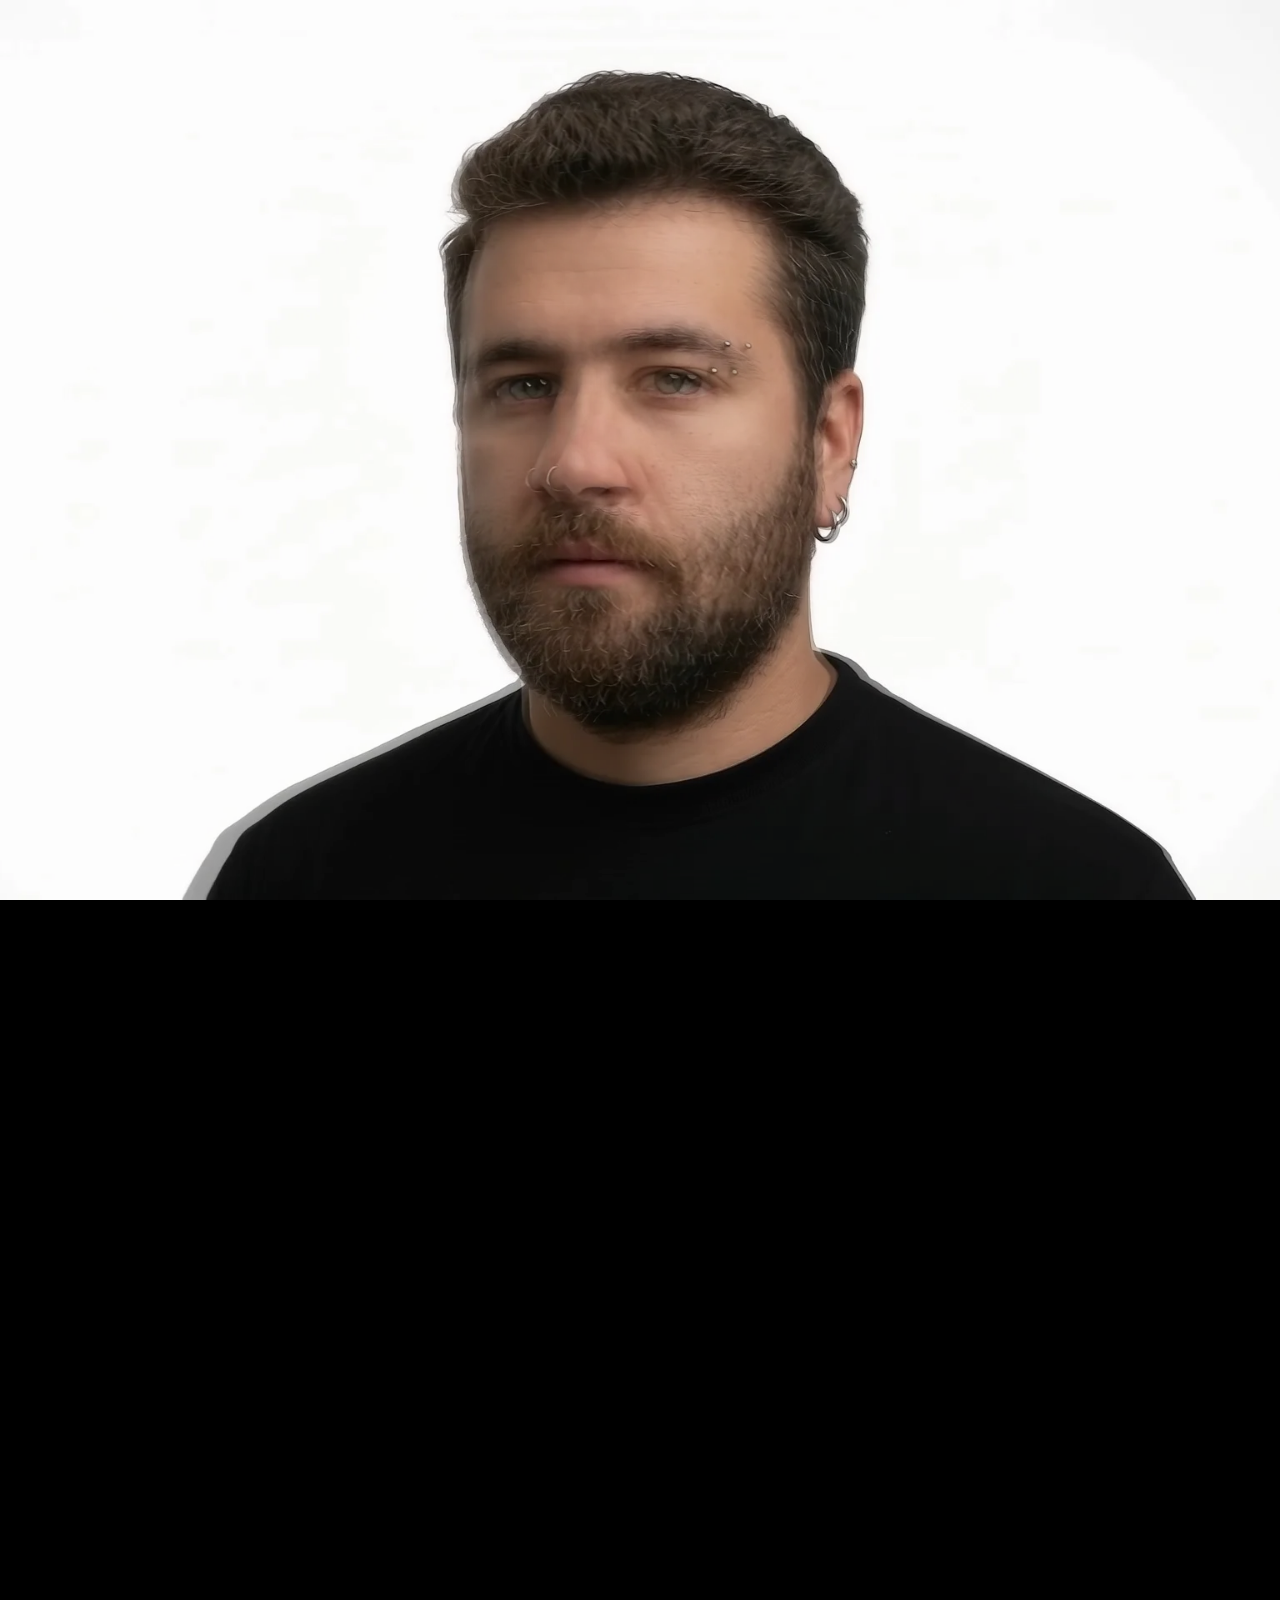
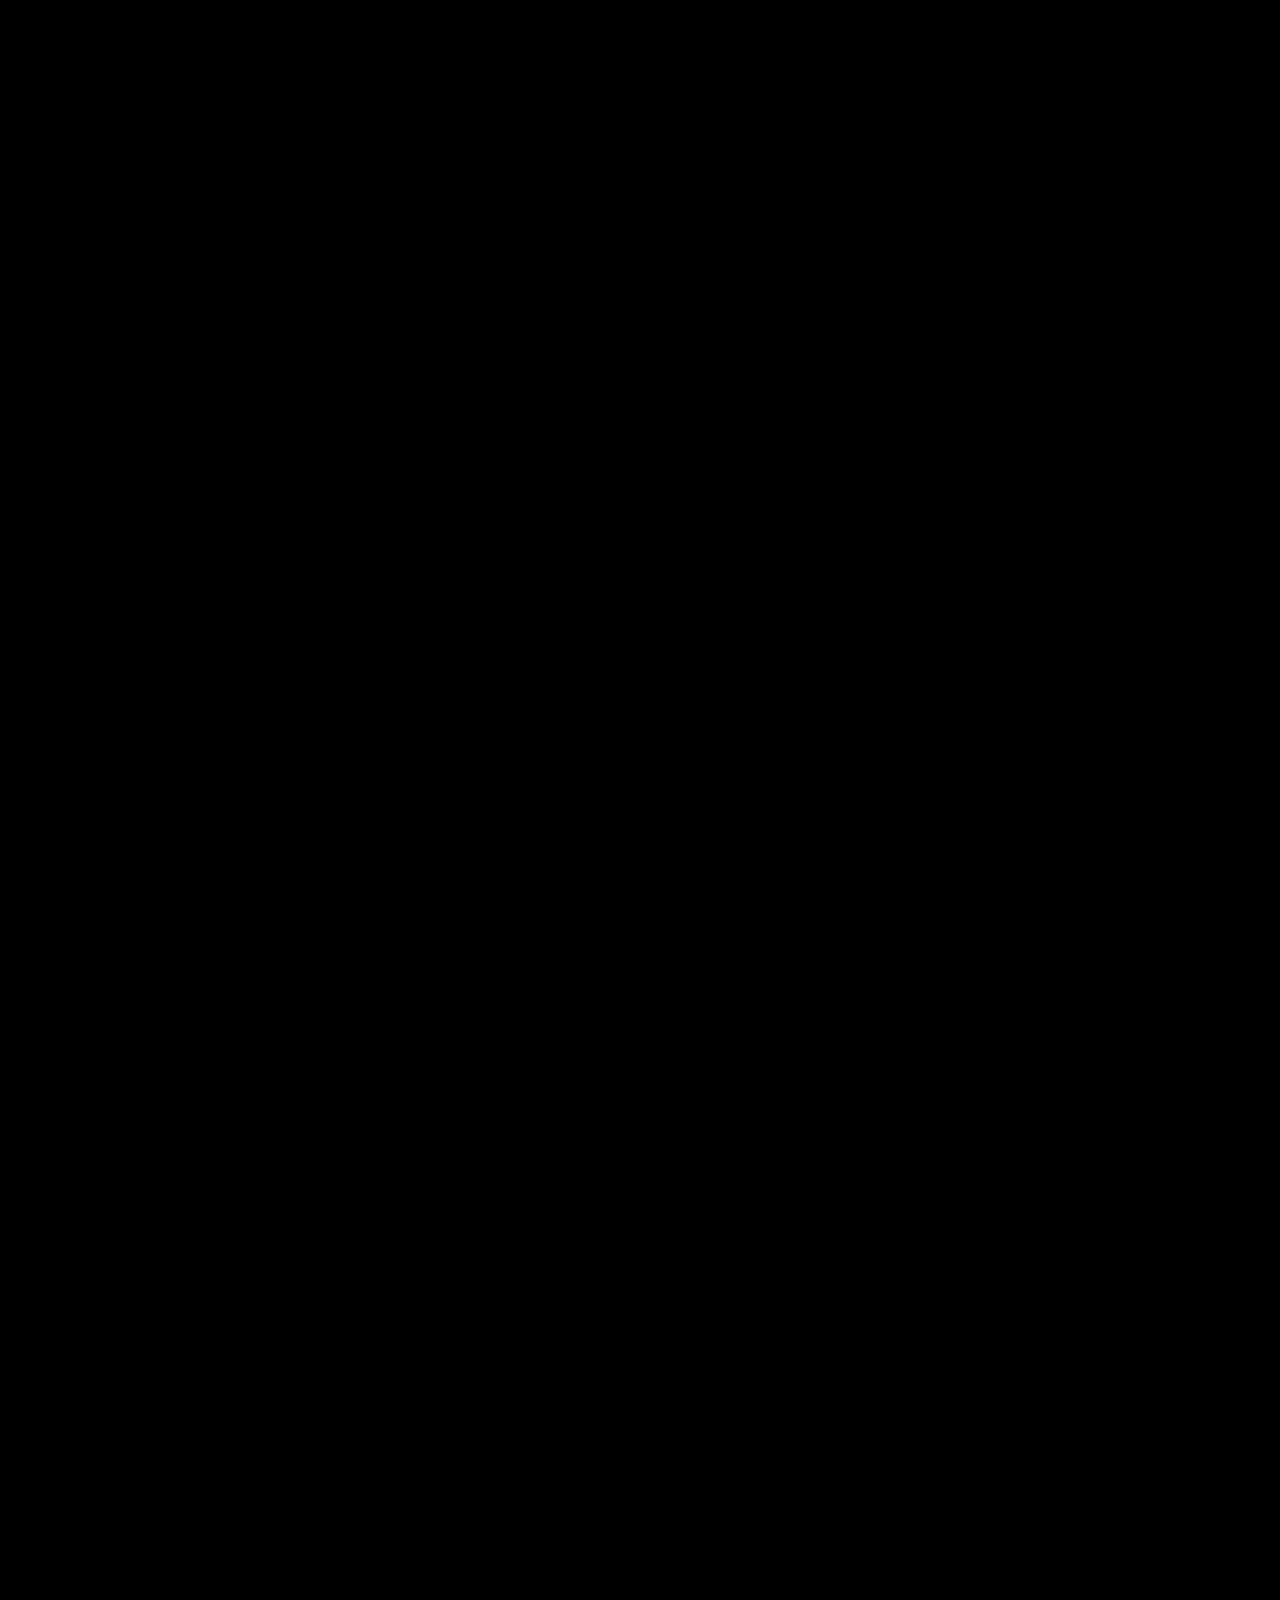
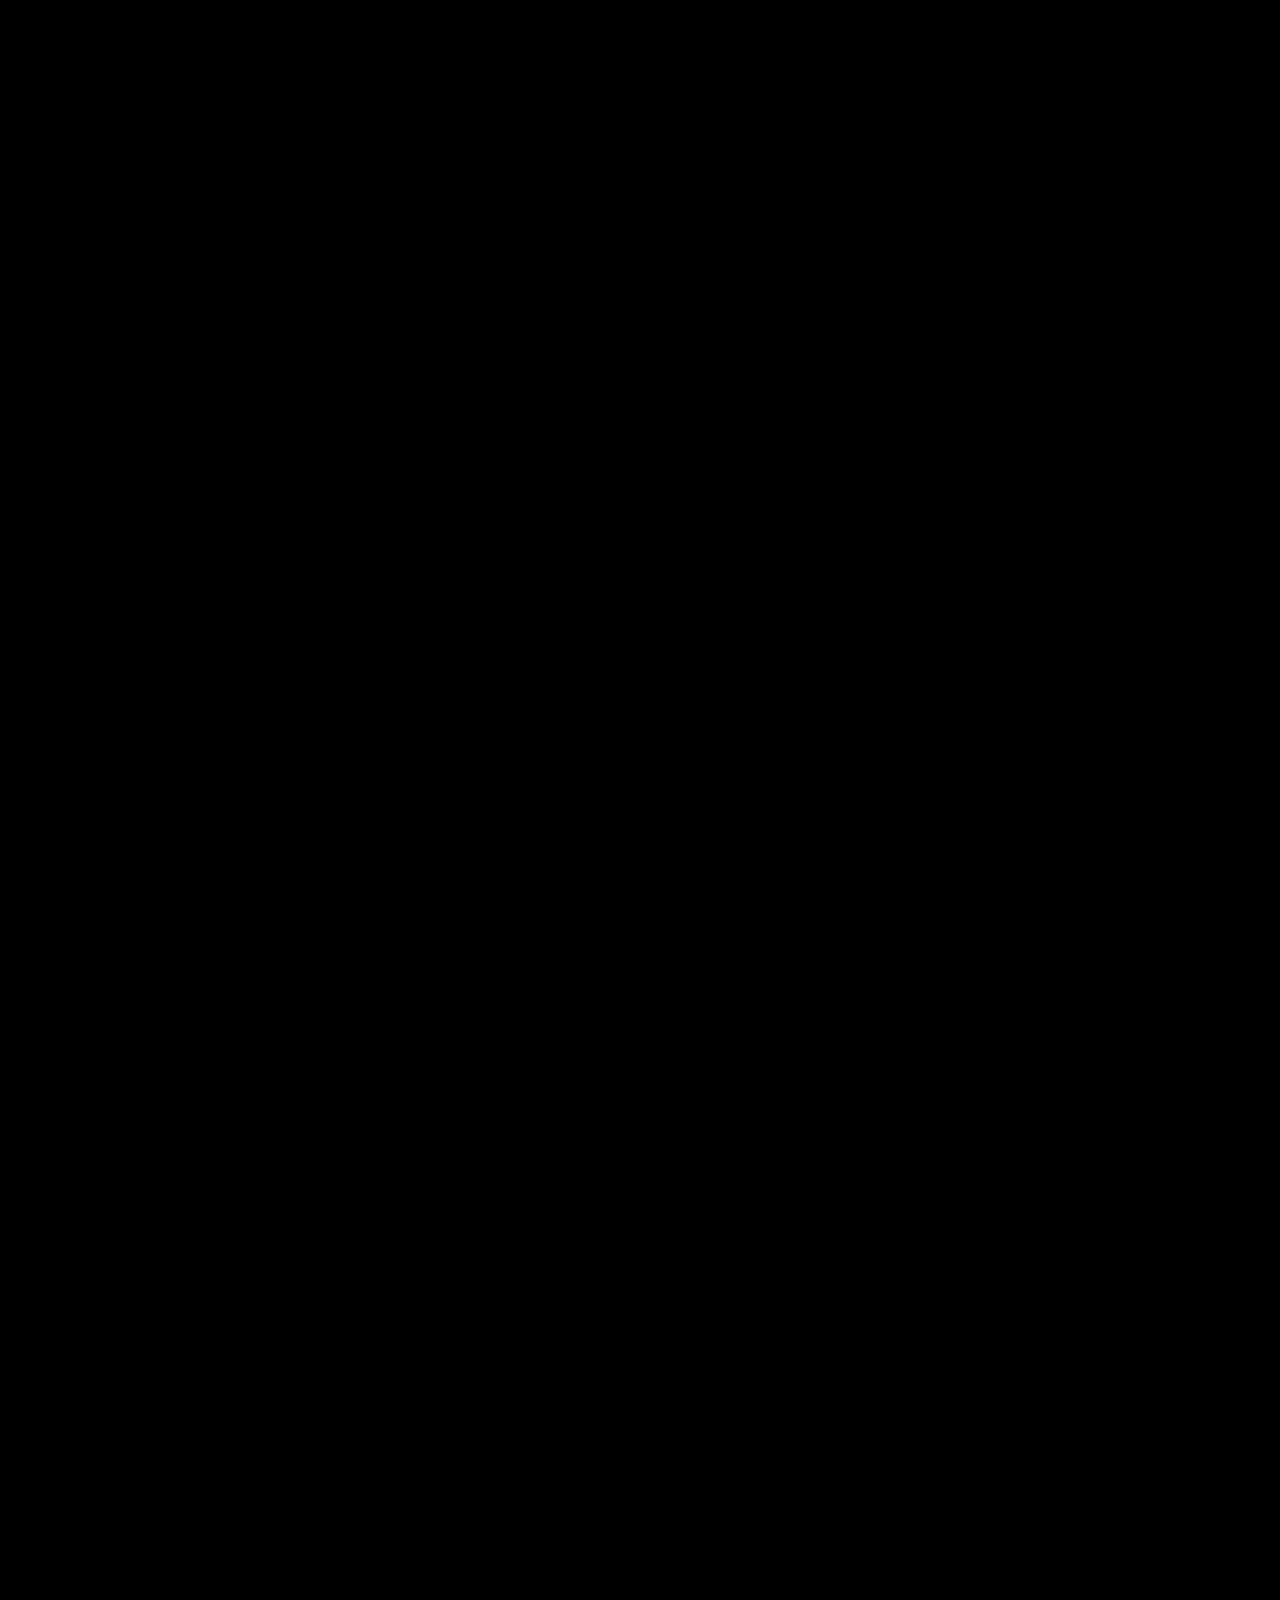
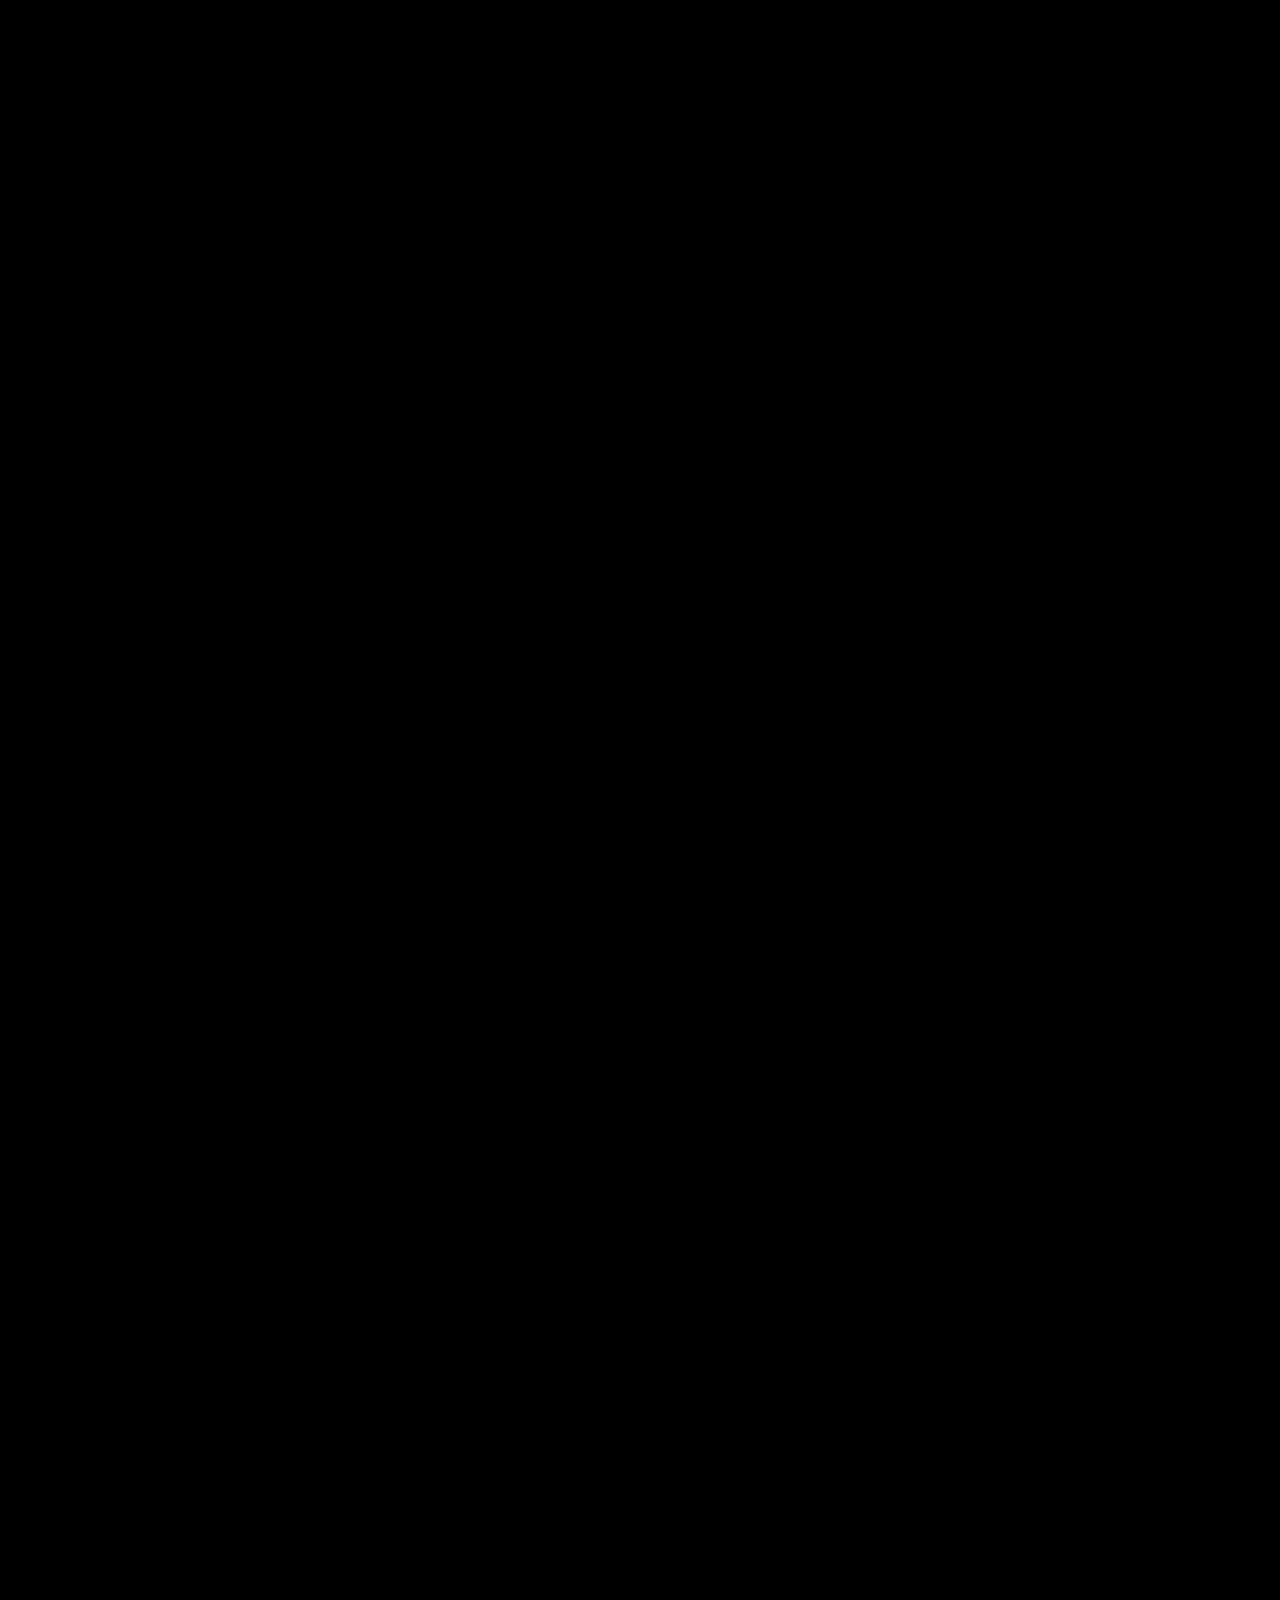
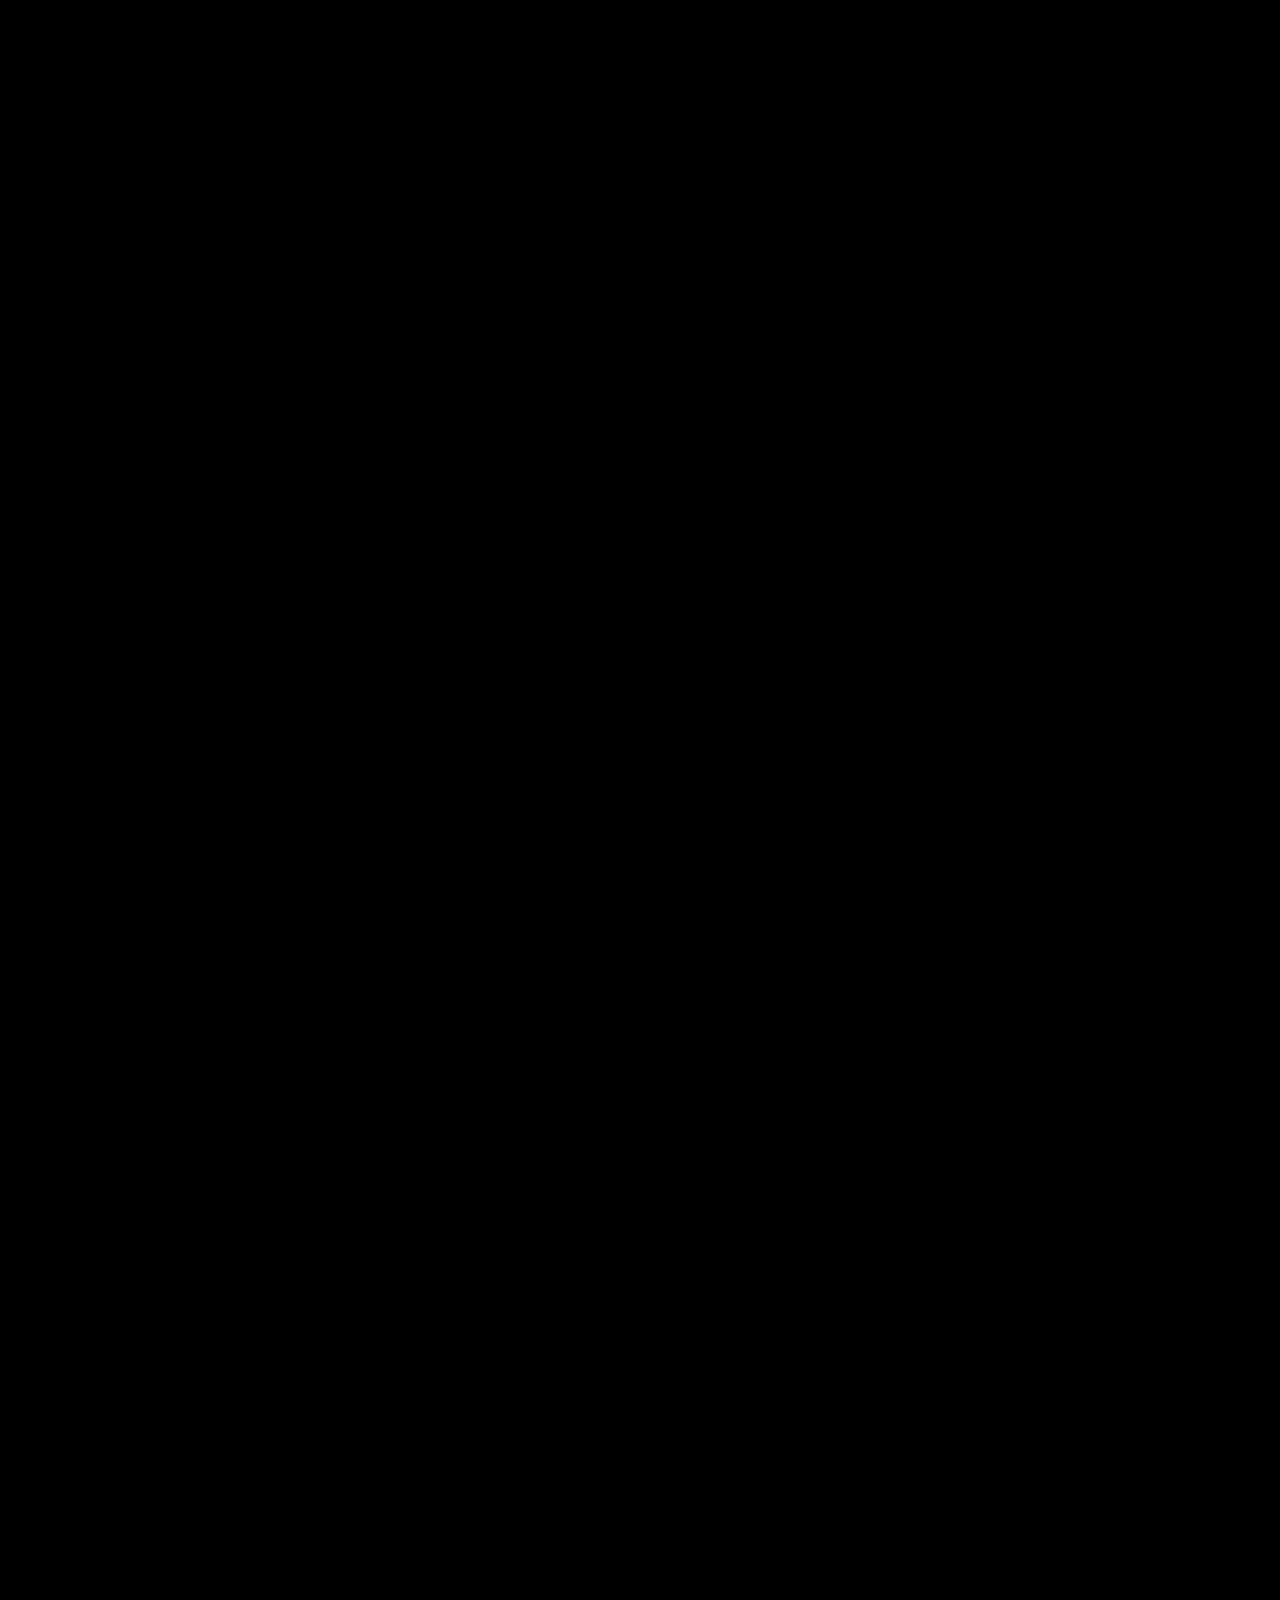
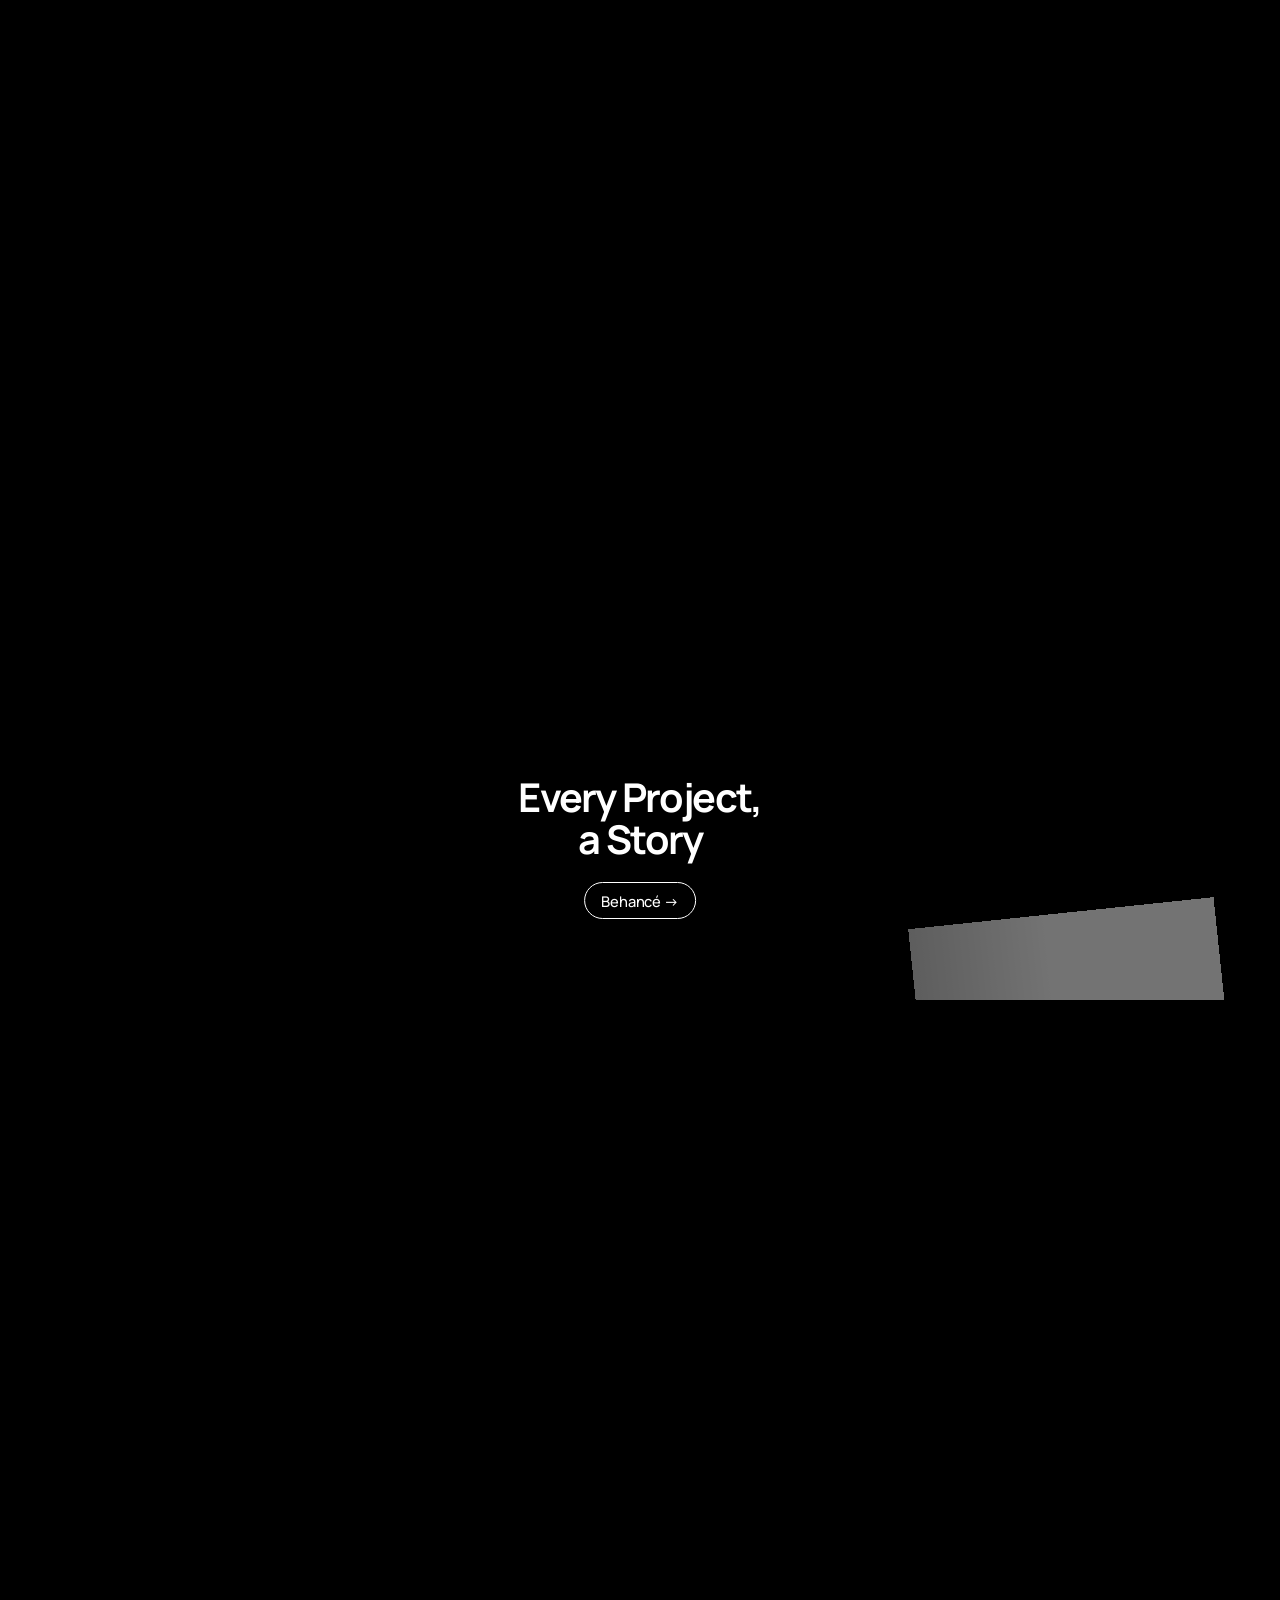
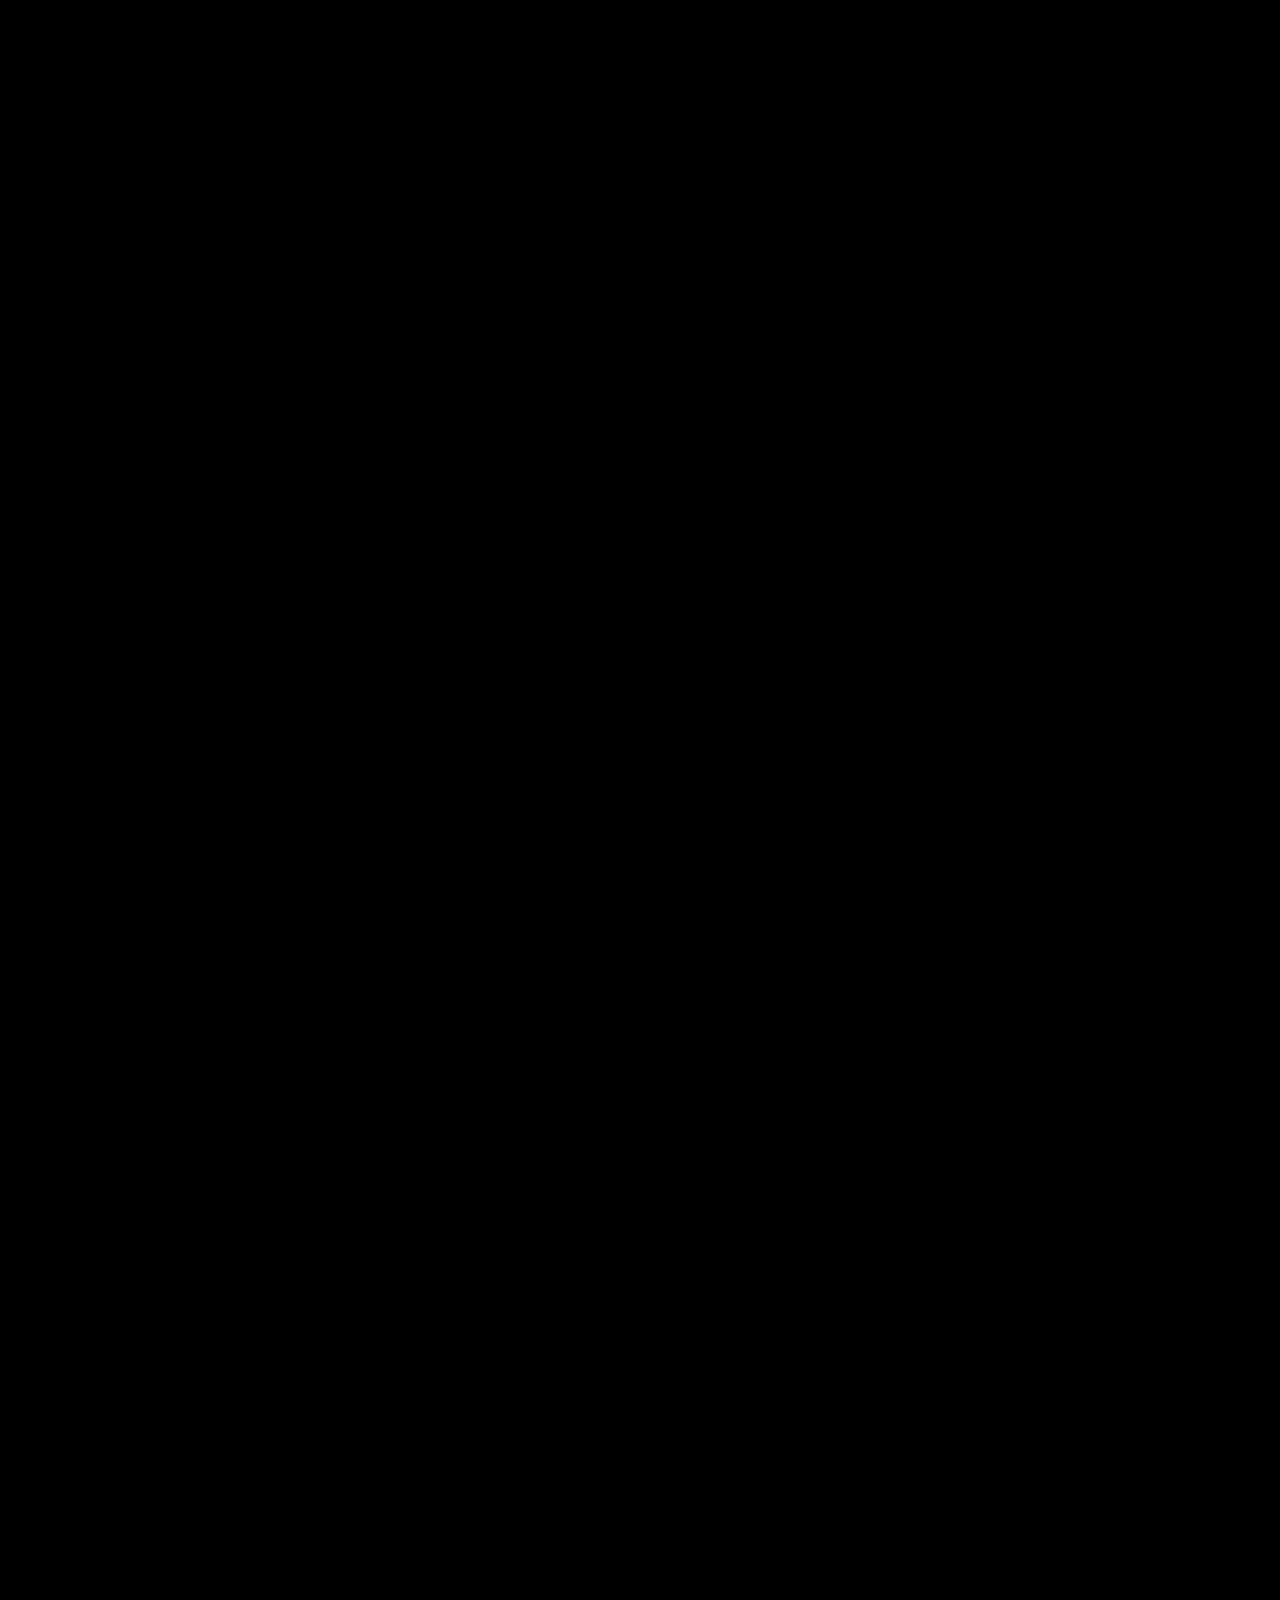
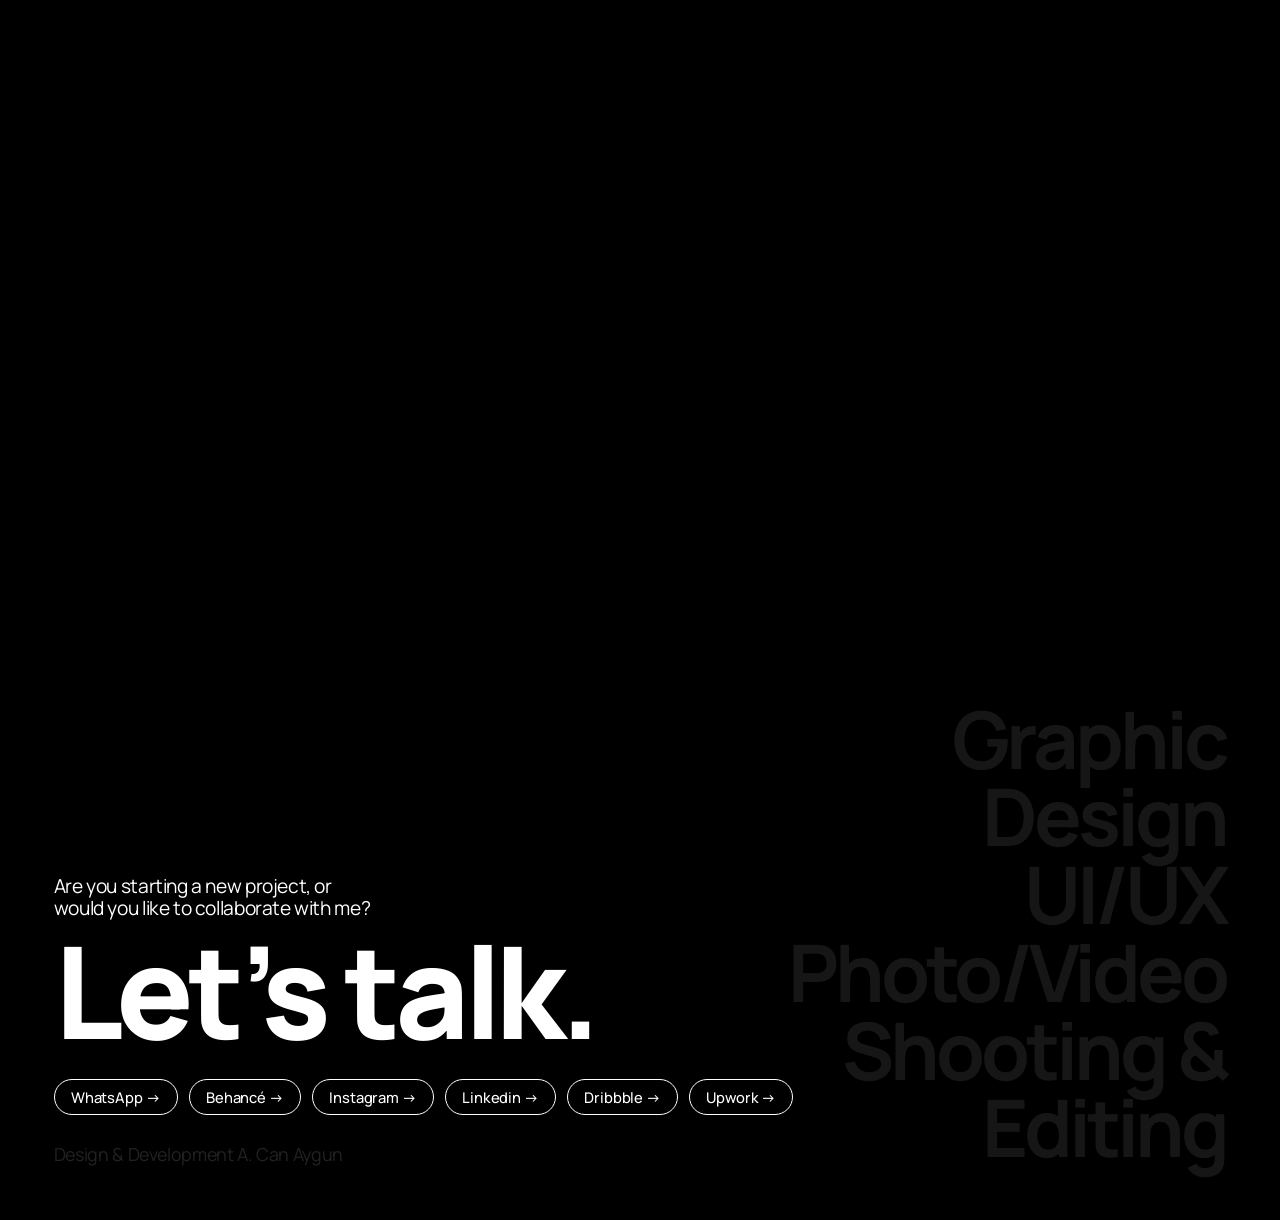
==== index.html @ 6a552d16 "Add files via upload" ====
<!DOCTYPE html>
<html lang="en">
<head>
<meta charset="utf-8">
<meta name="viewport" content="width=device-width, initial-scale=1, viewport-fit=cover">
<title>Can Aygun — Freelance Multidisciplinary Designer</title>
<meta name="description" content="Freelance multidisciplinary designer based in Muğla. Brand, interface and campaign design.">
<link rel="preconnect" href="https://fonts.googleapis.com"><link rel="preconnect" href="https://fonts.gstatic.com" crossorigin>
<link href="https://fonts.googleapis.com/css2?family=Manrope:wght@300;400;500;600;700;800&display=swap" rel="stylesheet">
<link rel="stylesheet" href="style.css">
</head>
<body>
<main>
  <!-- 1 · INTRO -->
  <section id="intro" aria-label="Introduction">
    <div class="stage">
      <canvas id="seq" aria-hidden="true"></canvas>
      <div class="open">
        <h1>Hello,<br>I am Can.</h1>
        <p class="lead">I am a freelance multidisciplinary designer based in Muğla.</p>
        <p class="side">I create simple and effective visual systems, interfaces, and campaigns for brands. My focus is on rapid prototyping, typography, and data-driven design.</p>
        <p class="hint"><svg viewBox="0 0 64 36" aria-hidden="true"><path d="M4 4l28 28L60 4" fill="none" stroke="currentColor" stroke-width="9"/></svg>See through my eyes.<br><b>Scroll down.</b></p>
      </div>
    </div>
  </section>

  <!-- 2 · DÖRT PROJE (içerik config.js'ten gelir) -->
  <section id="projects" aria-label="Featured projects"><div class="stage"></div></section>

  <!-- 3 · GALERİ -->
  <section id="gallery" aria-label="Selected work">
    <div class="stage">
      <div class="fan" id="fan"></div>
      <div class="gtitle rv"><h2>Every Project,<br>a Story</h2><a class="pill" href="https://be.net/canworks" target="_blank" rel="noopener">Behancé →</a></div>
    </div>
  </section>
</main>

<!-- 4 · FOOTER -->
<footer id="contact">
  <p class="services rv" aria-hidden="true">Graphic<br>Design<br>UI/UX<br>Photo/Video<br>Shooting &amp;<br>Editing</p>
  <div class="talk rv">
    <p>Are you starting a new project, or<br>would you like to collaborate with me?</p>
    <h2>Let’s talk.</h2>
    <nav class="links" aria-label="Contact and social links">
      <a class="pill" href="https://wa.me/905061082559" target="_blank" rel="noopener">WhatsApp →</a>
      <a class="pill" href="https://be.net/canworks" target="_blank" rel="noopener">Behancé →</a>
      <a class="pill" href="https://instagram.com/canaygunworks" target="_blank" rel="noopener">Instagram →</a>
      <a class="pill" href="https://tr.linkedin.com/in/canwork" target="_blank" rel="noopener">Linkedin →</a>
      <a class="pill" href="#">Dribbble →</a>
      <a class="pill" href="#">Upwork →</a>
    </nav>
    <p class="credit">Design &amp; Development A. Can Aygun</p>
  </div>
</footer>

<div id="panel" role="dialog" aria-modal="true" aria-label="Project details" aria-hidden="true"></div>
<script src="config.js"></script>
<script src="main.js"></script>
</body>
</html>
---- style.css ----
:root{--ease:cubic-bezier(.22,.8,.2,1);--slide:cubic-bezier(.77,0,.18,1);--pad:clamp(20px,4.2vw,64px);--pill:#141414;--pilltxt:#5b5b5b}
*{box-sizing:border-box;margin:0;padding:0}
html{background:#000;color:#fff;font-family:Manrope,system-ui,sans-serif;-webkit-text-size-adjust:100%}
html.locked{overflow:hidden}
body{overflow-x:clip}
a{color:inherit;text-decoration:none}
:focus-visible{outline:2px solid #fff;outline-offset:3px}
.stage{position:sticky;top:0;height:100vh;height:100svh;overflow:hidden}
.pill{display:inline-flex;align-items:center;gap:.4em;border:1.5px solid currentColor;border-radius:99px;padding:.5em 1.1em;font-weight:500;font-size:clamp(14px,1.15vw,18px);letter-spacing:-.01em;transition:background .3s,color .3s}
.pill:hover{background:#fff;color:#000}
.tags{display:flex;flex-wrap:wrap;gap:.5em}
.tag{background:var(--pill);color:var(--pilltxt);border-radius:99px;padding:.35em .9em;font-size:clamp(.8rem,1.15vw,1.2rem);font-weight:500}

/* reveal: alttan bulanık gelip netleşir */
.rv{opacity:0;transform:translateY(6vh);filter:blur(14px);transition:opacity 1s var(--ease),transform 1s var(--ease),filter 1s var(--ease)}
.rv.in{opacity:1;transform:none;filter:none}

/* 1 · INTRO */
#intro{height:500vh}
#intro .stage{background:#fff;color:#000}
#seq{position:absolute;inset:0;width:100%;height:100%;display:block}
.open{position:absolute;inset:0;padding:var(--pad);pointer-events:none}
.open h1{font-size:clamp(3rem,6.3vw,7rem);line-height:.98;font-weight:700;letter-spacing:-.045em;margin-top:6vh}
.open .lead{font-size:clamp(1.3rem,2.3vw,2.6rem);line-height:1.05;font-weight:400;letter-spacing:-.035em;max-width:7.6em;margin-top:3.5vh}
.open .side{position:absolute;right:var(--pad);bottom:21vh;max-width:21em;text-align:right;font-size:clamp(.95rem,1.5vw,1.6rem);line-height:1.1;letter-spacing:-.025em}
.open .hint{position:absolute;left:var(--pad);bottom:5vh;font-size:clamp(.95rem,1.5vw,1.5rem);line-height:1.1;letter-spacing:-.02em}
.open .hint svg{display:block;width:clamp(36px,4vw,64px);margin-bottom:1.4vh}

/* 2 · PROJELER */
#projects .stage{background:#000}
.proj{position:absolute;inset:0;display:grid;grid-template-columns:1fr 1fr;opacity:0;transform:translateY(9vh);filter:blur(16px);pointer-events:none;transition:opacity .9s var(--ease),transform .9s var(--ease),filter .9s var(--ease);will-change:transform,opacity,filter}
.proj.is-active{opacity:1;transform:none;filter:none;pointer-events:auto}
.proj.is-past{transform:translateY(-5vh)}
.ph{background:#F8F8F8;color:#000;display:grid;place-items:center;font-size:clamp(1.6rem,3vw,3.4rem);font-weight:300;letter-spacing:-.04em;overflow:hidden}
.ph img{width:100%;height:100%;object-fit:cover;display:block}
.txt{display:flex;flex-direction:column;justify-content:center;gap:clamp(12px,1.6vw,26px);padding:0 clamp(24px,5vw,80px)}
.txt h2{font-size:clamp(3rem,7.2vw,8rem);line-height:.92;font-weight:700;letter-spacing:-.05em}
.txt p{font-size:clamp(1.05rem,1.85vw,2.1rem);line-height:1.2;letter-spacing:-.025em;max-width:19em}
.txt .pill{align-self:flex-start}
.imgR .txt{align-items:flex-end;text-align:right}
.imgR .tags{justify-content:flex-end}
.imgR .txt .pill{align-self:flex-end}

/* 3 · GALERİ */
#gallery{height:380vh}
#gallery .stage{background:#000}
.fan{position:absolute;inset:0}
.card{position:absolute;left:0;top:0;width:var(--cw,18vw);aspect-ratio:3/4;overflow:hidden;background:#fff;will-change:transform,opacity;opacity:0}
.card-in{position:absolute;inset:0;display:grid;place-items:center;color:#000;font-weight:700;font-size:clamp(2rem,4vw,4.5rem);background:linear-gradient(#fff 55%,#cfcfcf);transition:transform .6s var(--ease)}
.card-in img{width:100%;height:100%;object-fit:cover;display:block}
@media(hover:hover){.card:hover .card-in{transform:scale(1.08)}}
.gtitle{position:absolute;left:50%;bottom:9vh;z-index:20;text-align:center;translate:-50% 0}
.gtitle h2{font-size:clamp(1.8rem,3.1vw,3.4rem);line-height:1.05;letter-spacing:-.04em;font-weight:700;margin-bottom:2.4vh}

/* 4 · FOOTER */
footer{position:relative;min-height:100vh;min-height:100svh;background:#000;display:flex;flex-direction:column;justify-content:flex-end;padding:var(--pad)}
.talk p:first-child{font-size:clamp(1rem,1.5vw,1.6rem);line-height:1.15;letter-spacing:-.02em;margin-bottom:1.2vh}
.talk h2{font-size:clamp(4.2rem,10vw,11rem);line-height:.95;font-weight:800;letter-spacing:-.05em;margin-bottom:3vh}
.links{display:flex;flex-wrap:wrap;gap:.7em;max-width:62rem}
.credit{color:#222;font-size:clamp(.95rem,1.4vw,1.5rem);margin-top:3vh;letter-spacing:-.02em}
.services{position:absolute;right:var(--pad);bottom:var(--pad);text-align:right;font-size:clamp(2.4rem,6.2vw,7rem);line-height:.98;letter-spacing:-.05em;font-weight:700;color:#161616;pointer-events:none}

/* CASE STUDY (panel + bağımsız sayfa) */
#panel{position:fixed;inset:0;z-index:100;background:#000;overflow-y:auto;overscroll-behavior:contain;transform:translateX(100%);visibility:hidden;transition:transform .8s var(--slide),visibility 0s .8s}
#panel.open{transform:none;visibility:visible;transition:transform .8s var(--slide),visibility 0s}
.case-body{background:#000;color:#fff;animation:caseIn .8s var(--slide)}
@keyframes caseIn{from{transform:translateX(100%)}}
.case{padding:0 var(--pad) 14vh;max-width:1400px;margin:auto}
.case-top{position:sticky;top:0;z-index:5;padding:var(--pad) 0 14px}
.case-hero{padding:10vh 0 6vh}
.case-hero h1{font-size:clamp(3rem,9vw,9rem);line-height:.92;font-weight:700;letter-spacing:-.05em;margin-bottom:3vh}
.case-hero .lead{font-size:clamp(1.1rem,1.9vw,2rem);line-height:1.2;letter-spacing:-.02em;max-width:24em;margin-top:3vh}
.meta{display:grid;grid-template-columns:repeat(auto-fit,minmax(150px,1fr));gap:20px;padding:24px 0;border-block:1px solid #222}
.meta dt{font-size:.85rem;color:#777}.meta dd{font-weight:600}
.shot{display:grid;place-items:center;aspect-ratio:16/9;background:#F8F8F8;color:#000;font-weight:300;font-size:clamp(1.2rem,2.4vw,2.6rem);letter-spacing:-.03em;margin:6vh 0;overflow:hidden}
.shot img{width:100%;height:100%;object-fit:cover}
.blk{padding:6vh 0}
.blk h2{font-size:clamp(1.8rem,3.6vw,3.6rem);letter-spacing:-.04em;line-height:1}
.blk>p{max-width:60ch;margin-top:1.2rem;color:#cfcfcf;line-height:1.5}
.pair{display:grid;grid-template-columns:1fr 1fr;gap:clamp(20px,5vw,80px);padding:5vh 0;border-top:1px solid #222}
.pair h3{font-size:1.1rem;margin-bottom:.6rem;color:#777}.pair div+div h3{color:#fff}
.pair p{color:#cfcfcf;line-height:1.5;max-width:46ch}

/* MOBİL */
@media(max-width:820px){
  .open{mix-blend-mode:difference;color:#fff}
  .open h1{font-size:clamp(2.8rem,14vw,4.6rem);margin-top:9vh}
  .open .lead{font-size:1.25rem;max-width:11em}
  .open .side{font-size:.85rem;max-width:17em;bottom:19vh}
  .proj{grid-template-columns:1fr;grid-template-rows:38% 1fr}
  .ph{order:-1}
  .txt{justify-content:flex-start;padding:5vh var(--pad) 0;gap:12px}
  .txt h2{font-size:clamp(2.4rem,12vw,4rem)}
  .txt p{font-size:1rem;max-width:none}
  .imgR .txt{align-items:flex-start;text-align:left}.imgR .tags{justify-content:flex-start}.imgR .txt .pill{align-self:flex-start}
  #gallery{height:auto;padding:14vh var(--pad) 10vh}
  #gallery .stage{position:static;height:auto;overflow:visible;display:flex;flex-direction:column}
  .gtitle{order:-1}
  .fan{position:static;display:grid;grid-template-columns:1fr 1fr;gap:12px}
  .card{position:relative;width:auto;opacity:1;transform:none!important}
  .gtitle{position:static;translate:none;margin-bottom:7vh;text-align:left}
  .services{position:static;font-size:clamp(2.4rem,12vw,4rem);margin-bottom:8vh}
  footer{justify-content:flex-end}
  .pair{grid-template-columns:1fr}
}

/* HAREKET AZALTMA: sabitleme/animasyon yok, her içerik doğrudan erişilebilir */
.rm #intro{height:100svh}
.rm #projects{height:auto!important}
.rm #projects .stage{position:static;height:auto}
.rm .proj{position:relative;min-height:100svh;opacity:1;transform:none;filter:none;pointer-events:auto;transition:none}
.rm #gallery{height:auto;padding:14vh var(--pad) 10vh}
.rm #gallery .stage{position:static;height:auto;overflow:visible;display:flex;flex-direction:column}
.rm .gtitle{order:-1}
.rm .fan{position:static;display:grid;grid-template-columns:repeat(auto-fit,minmax(160px,1fr));gap:12px}
.rm .card{position:relative;width:auto;opacity:1;transform:none!important}
.rm .gtitle{position:static;translate:none;margin-bottom:7vh}
.rm .rv{opacity:1;transform:none;filter:none;transition:none}
.rm .services{position:static;margin-bottom:8vh}
.rm #panel,.rm #panel.open,.rm .case-body{transition:none;animation:none}
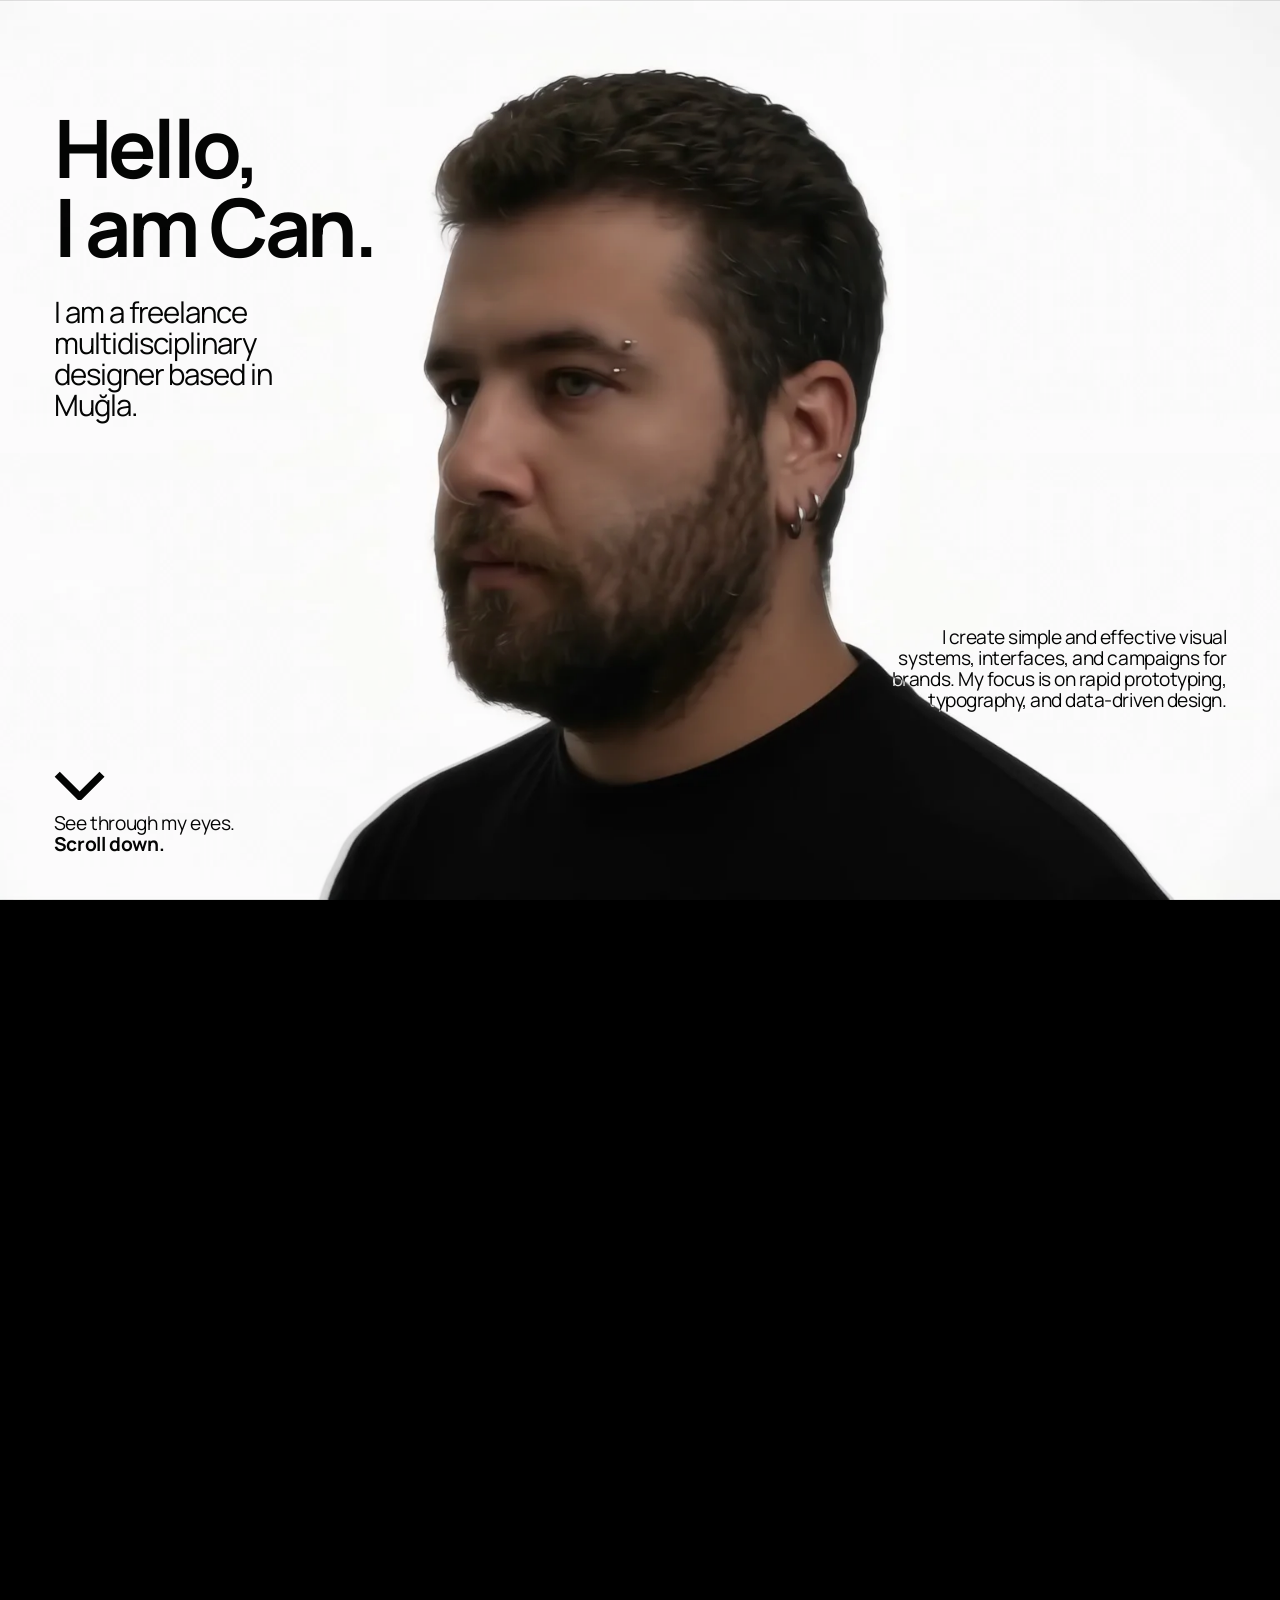
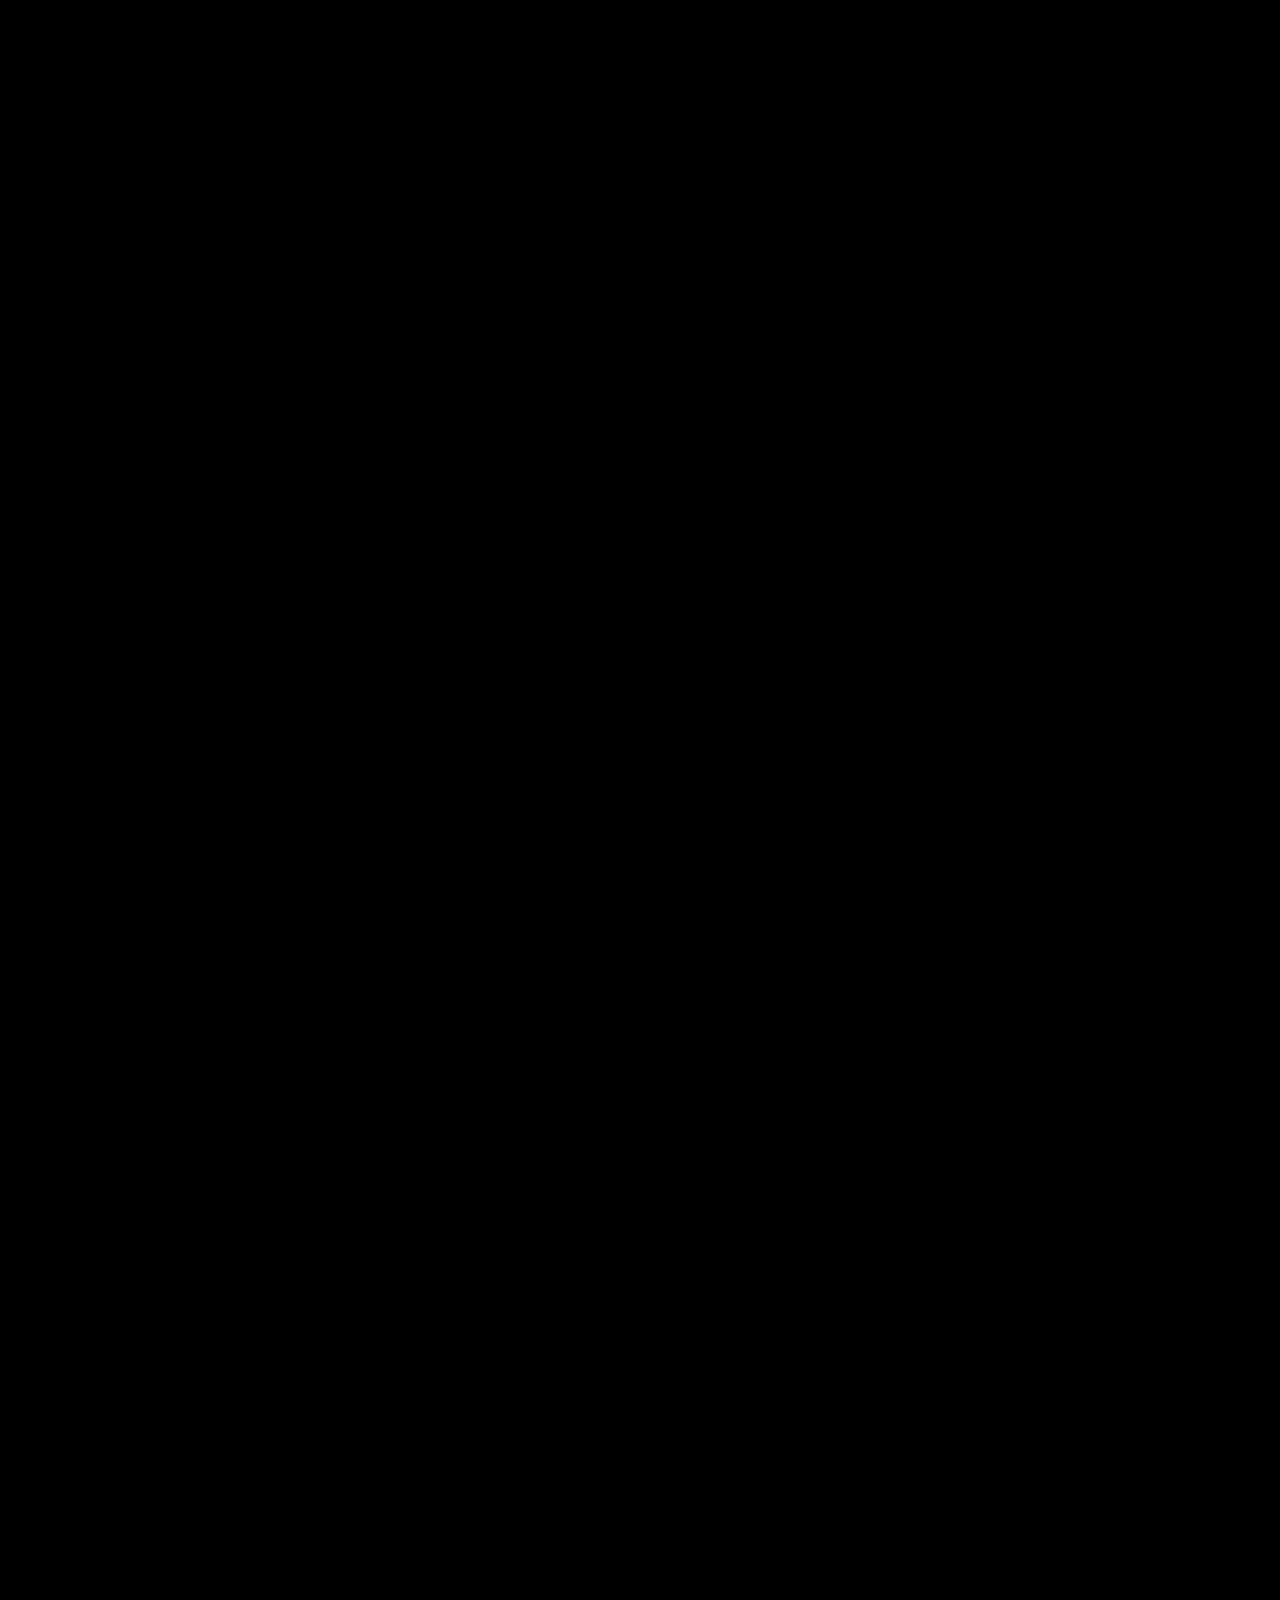
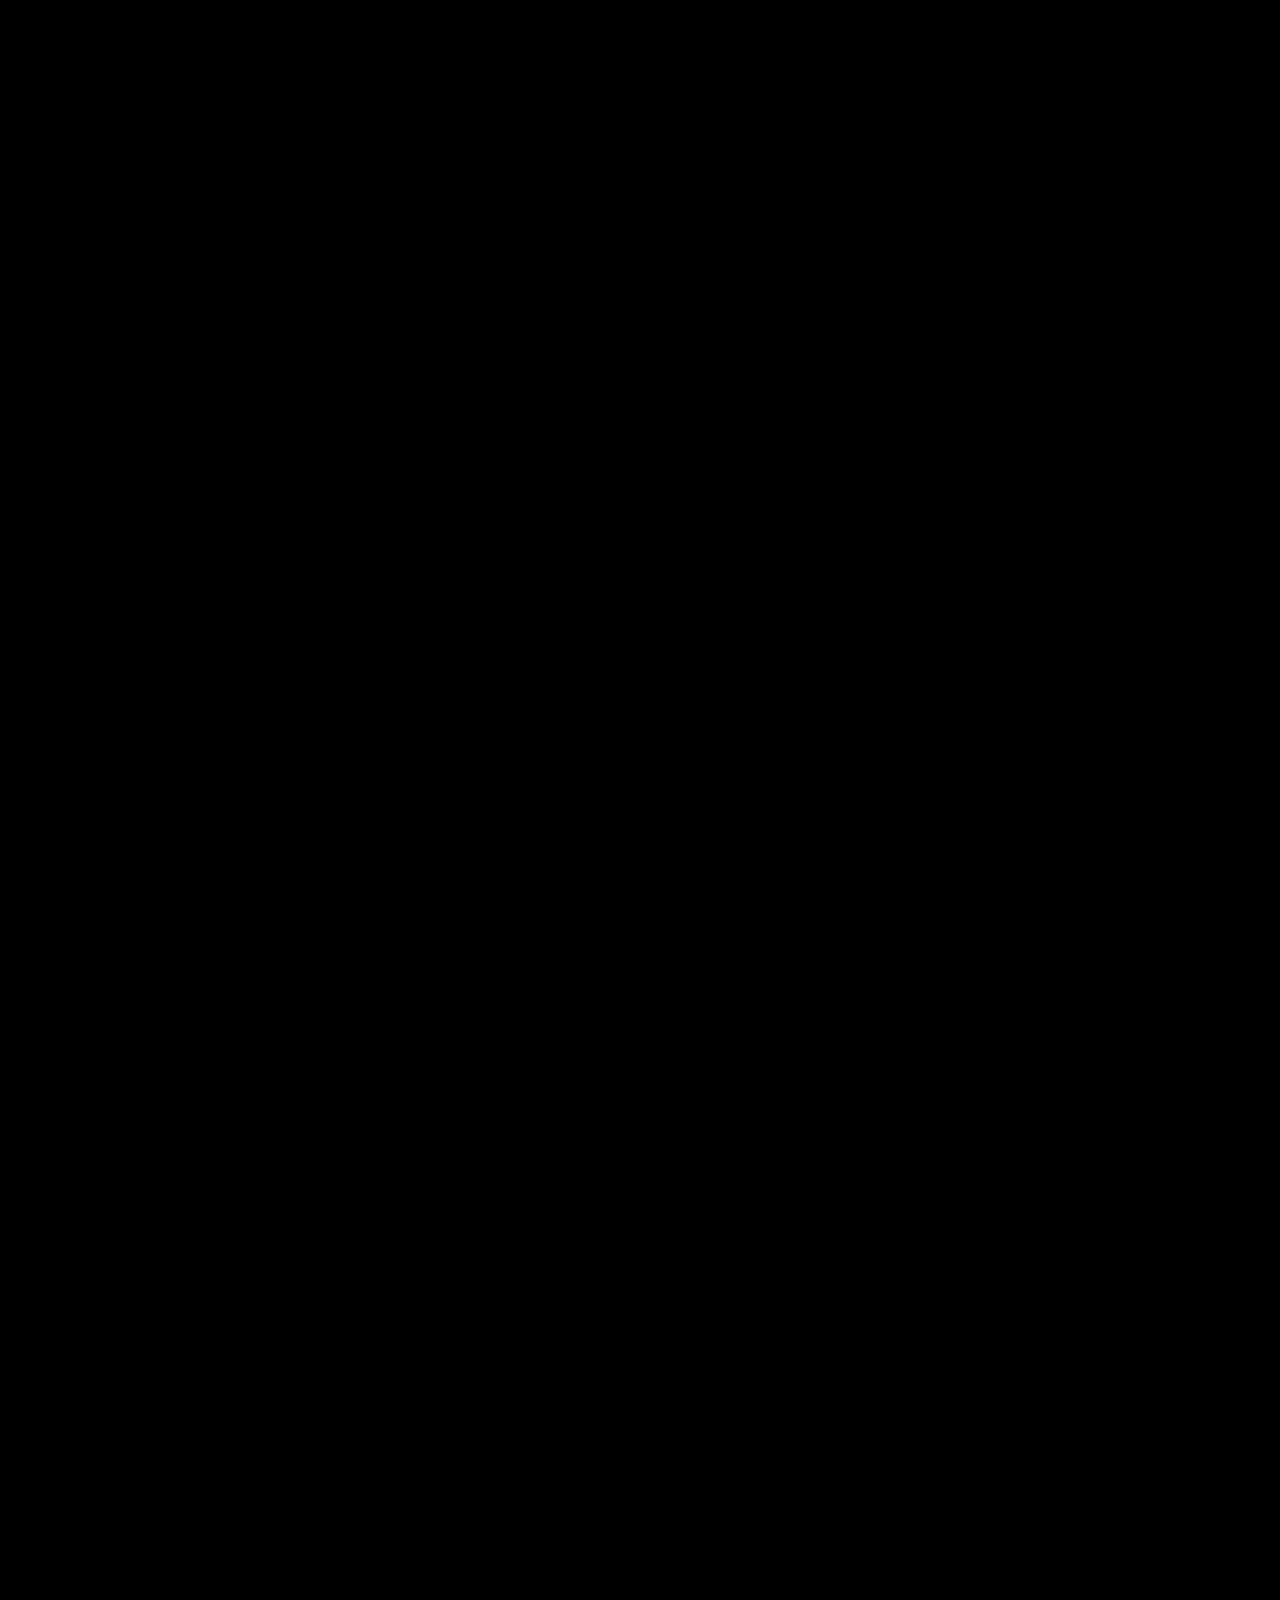
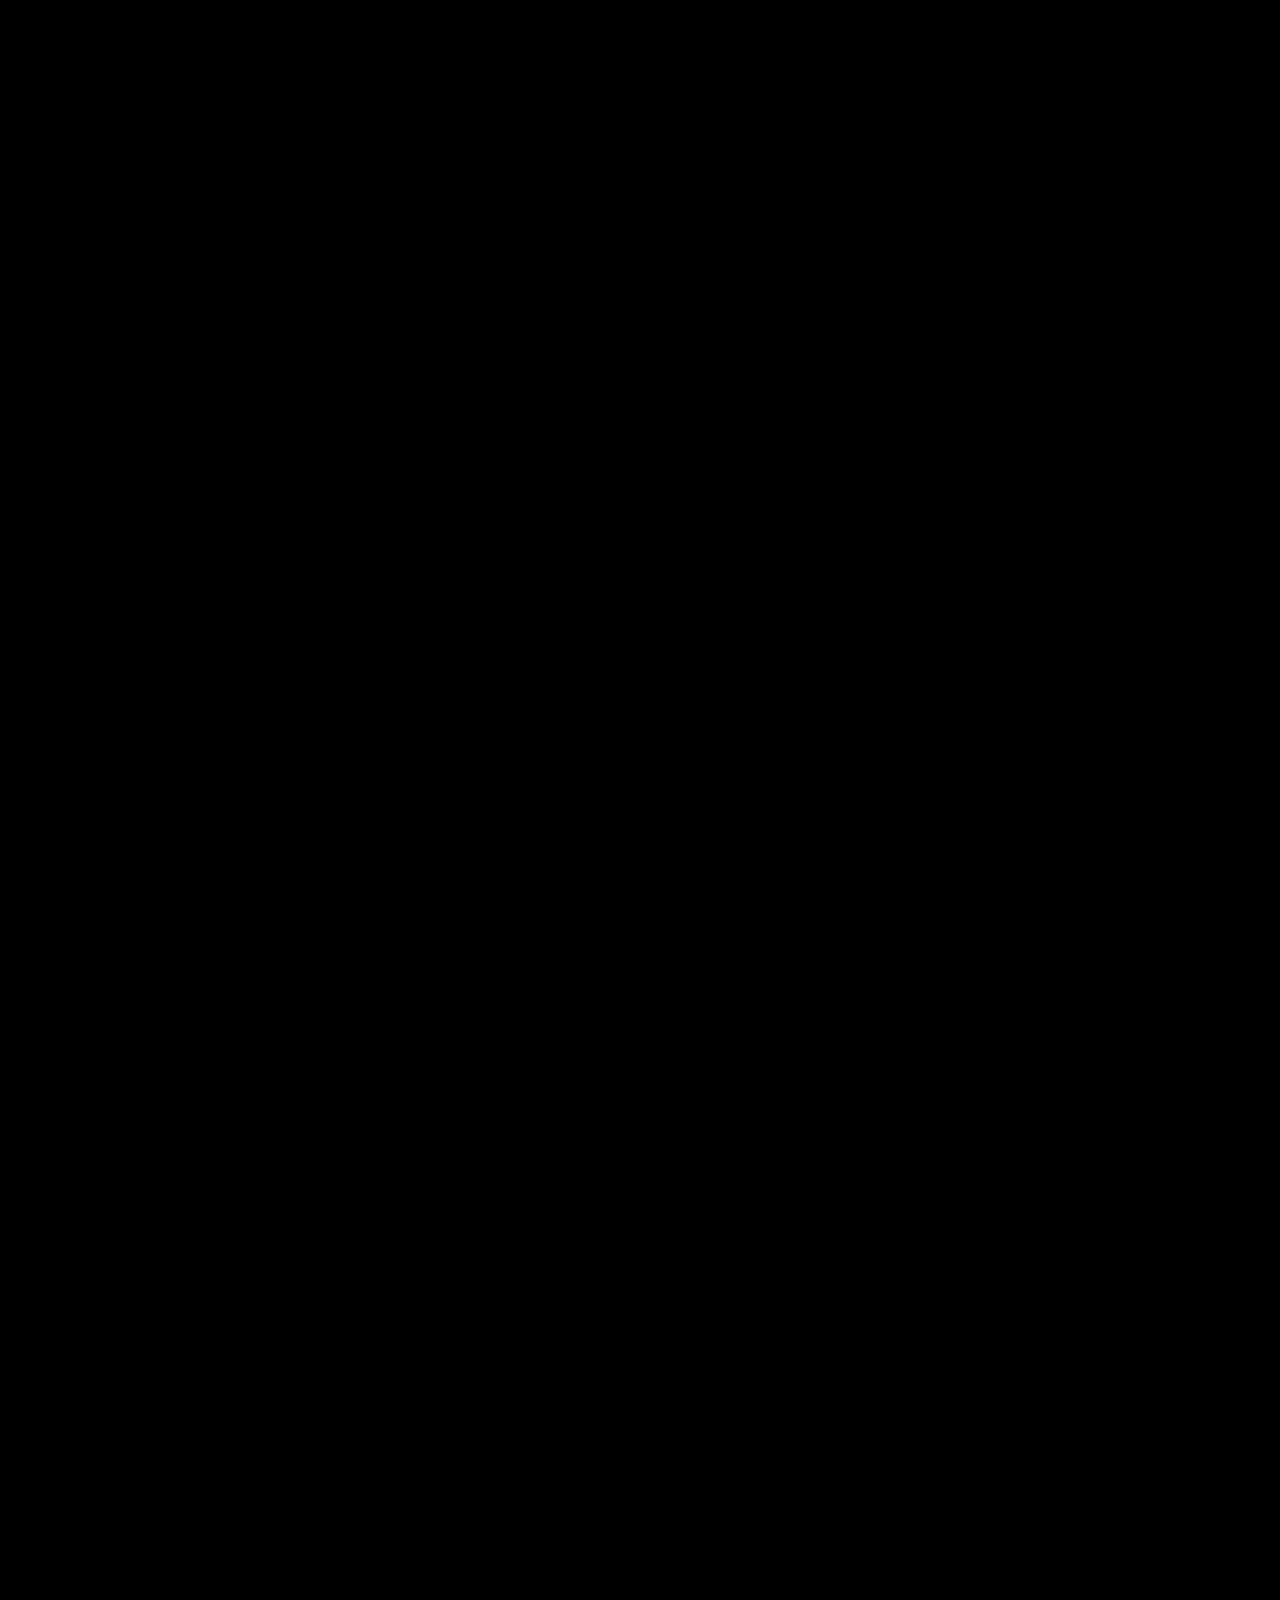
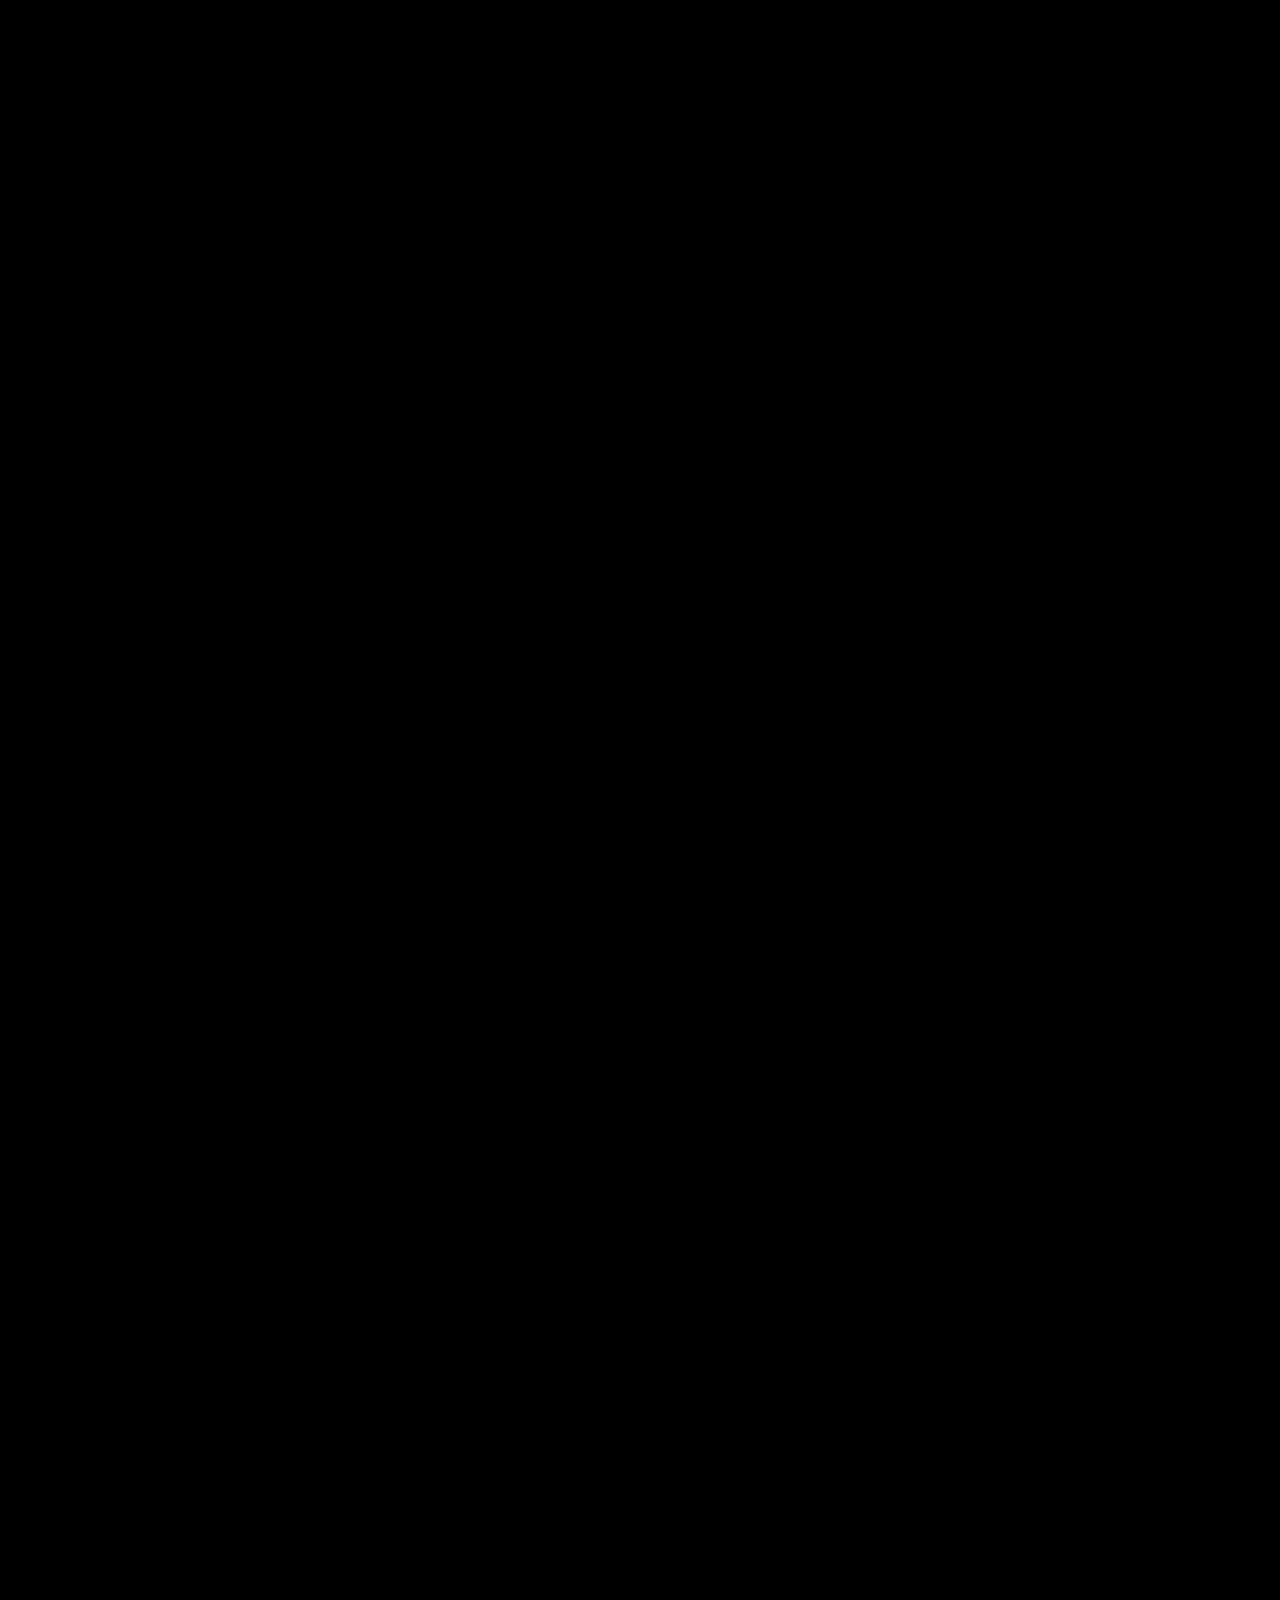
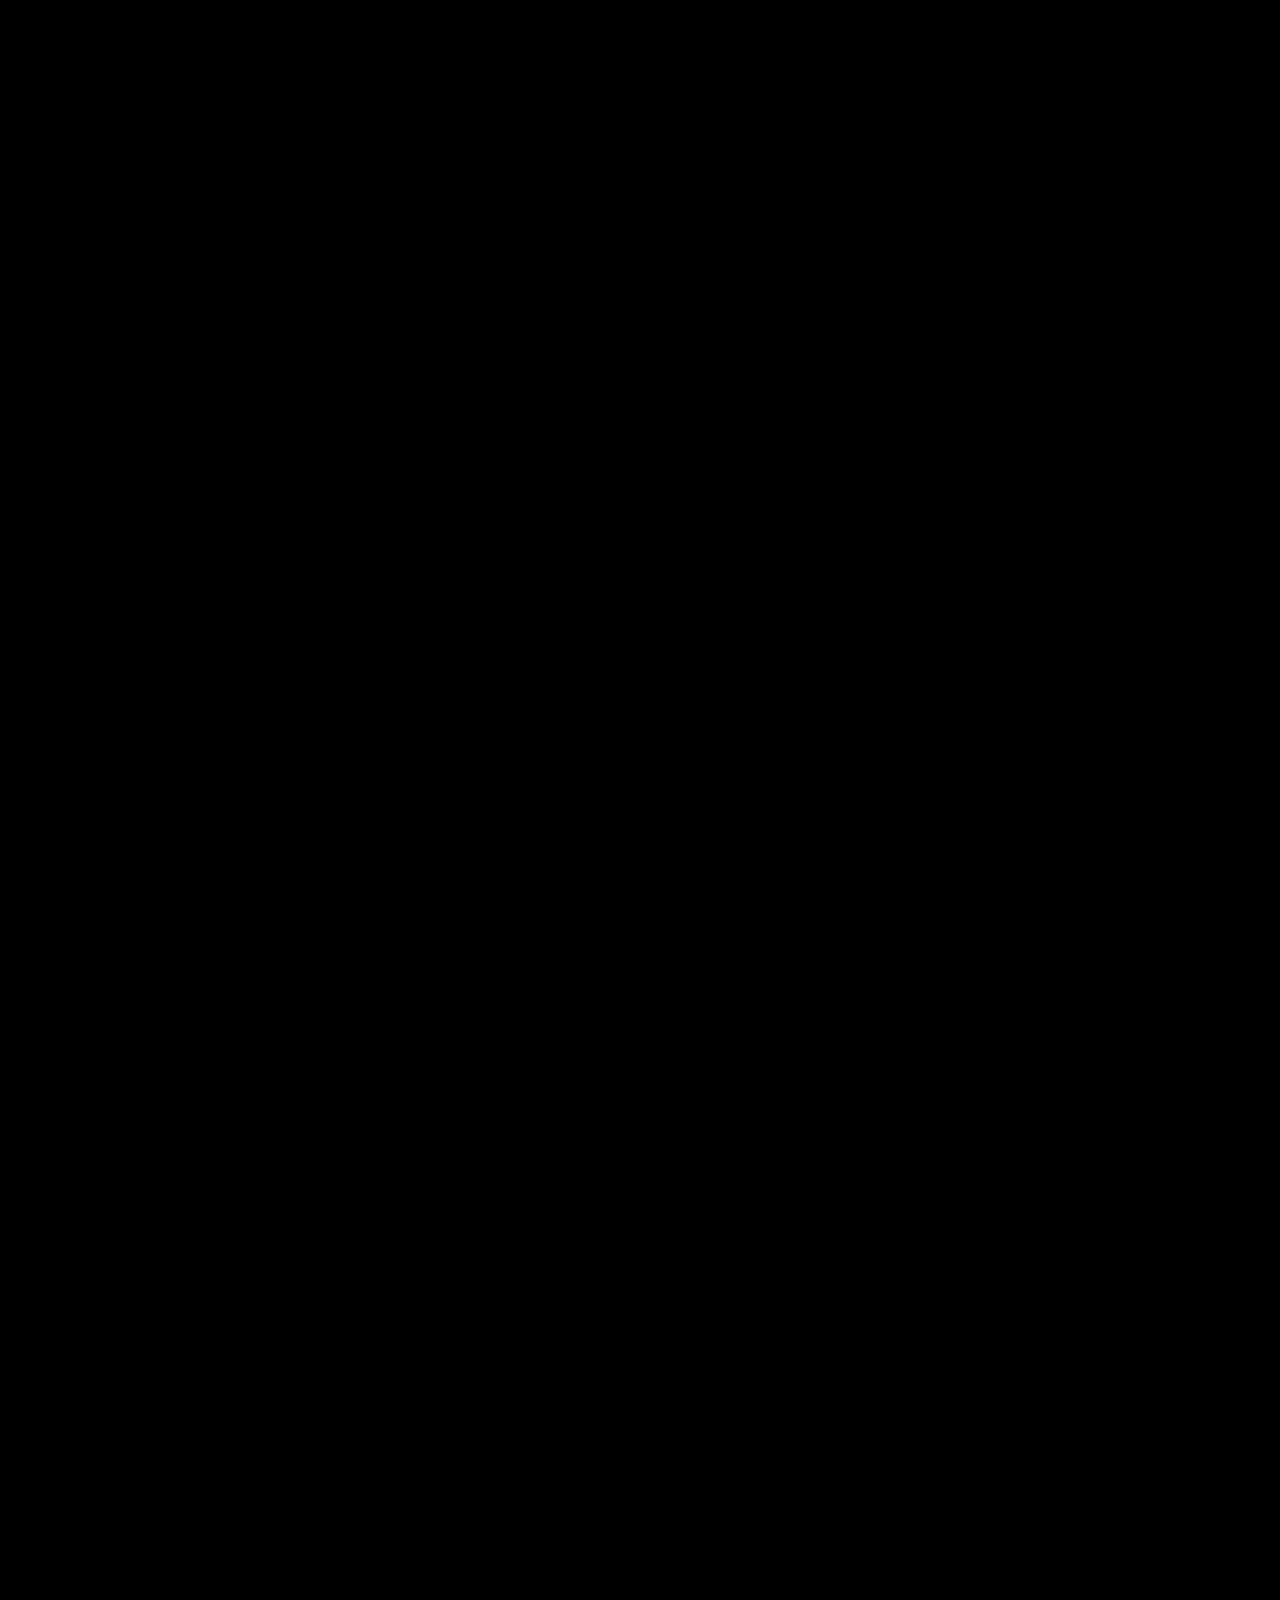
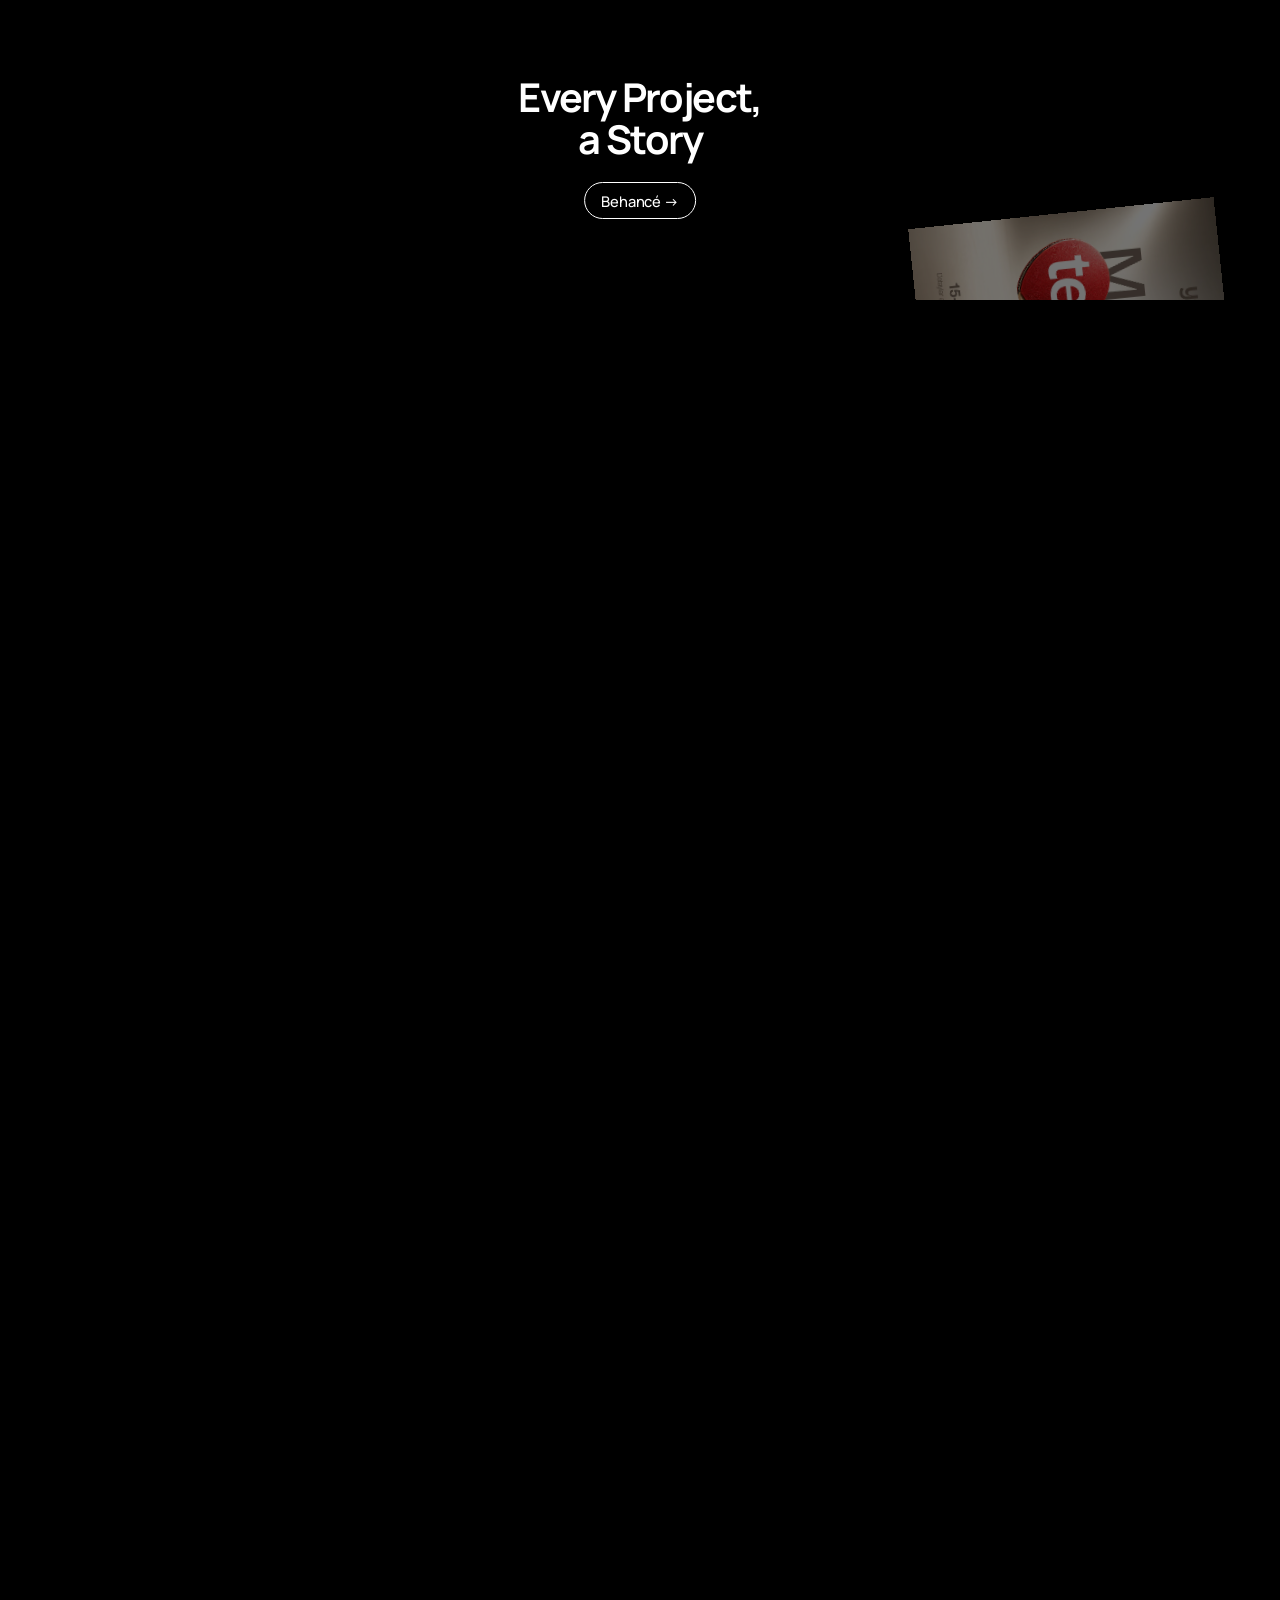
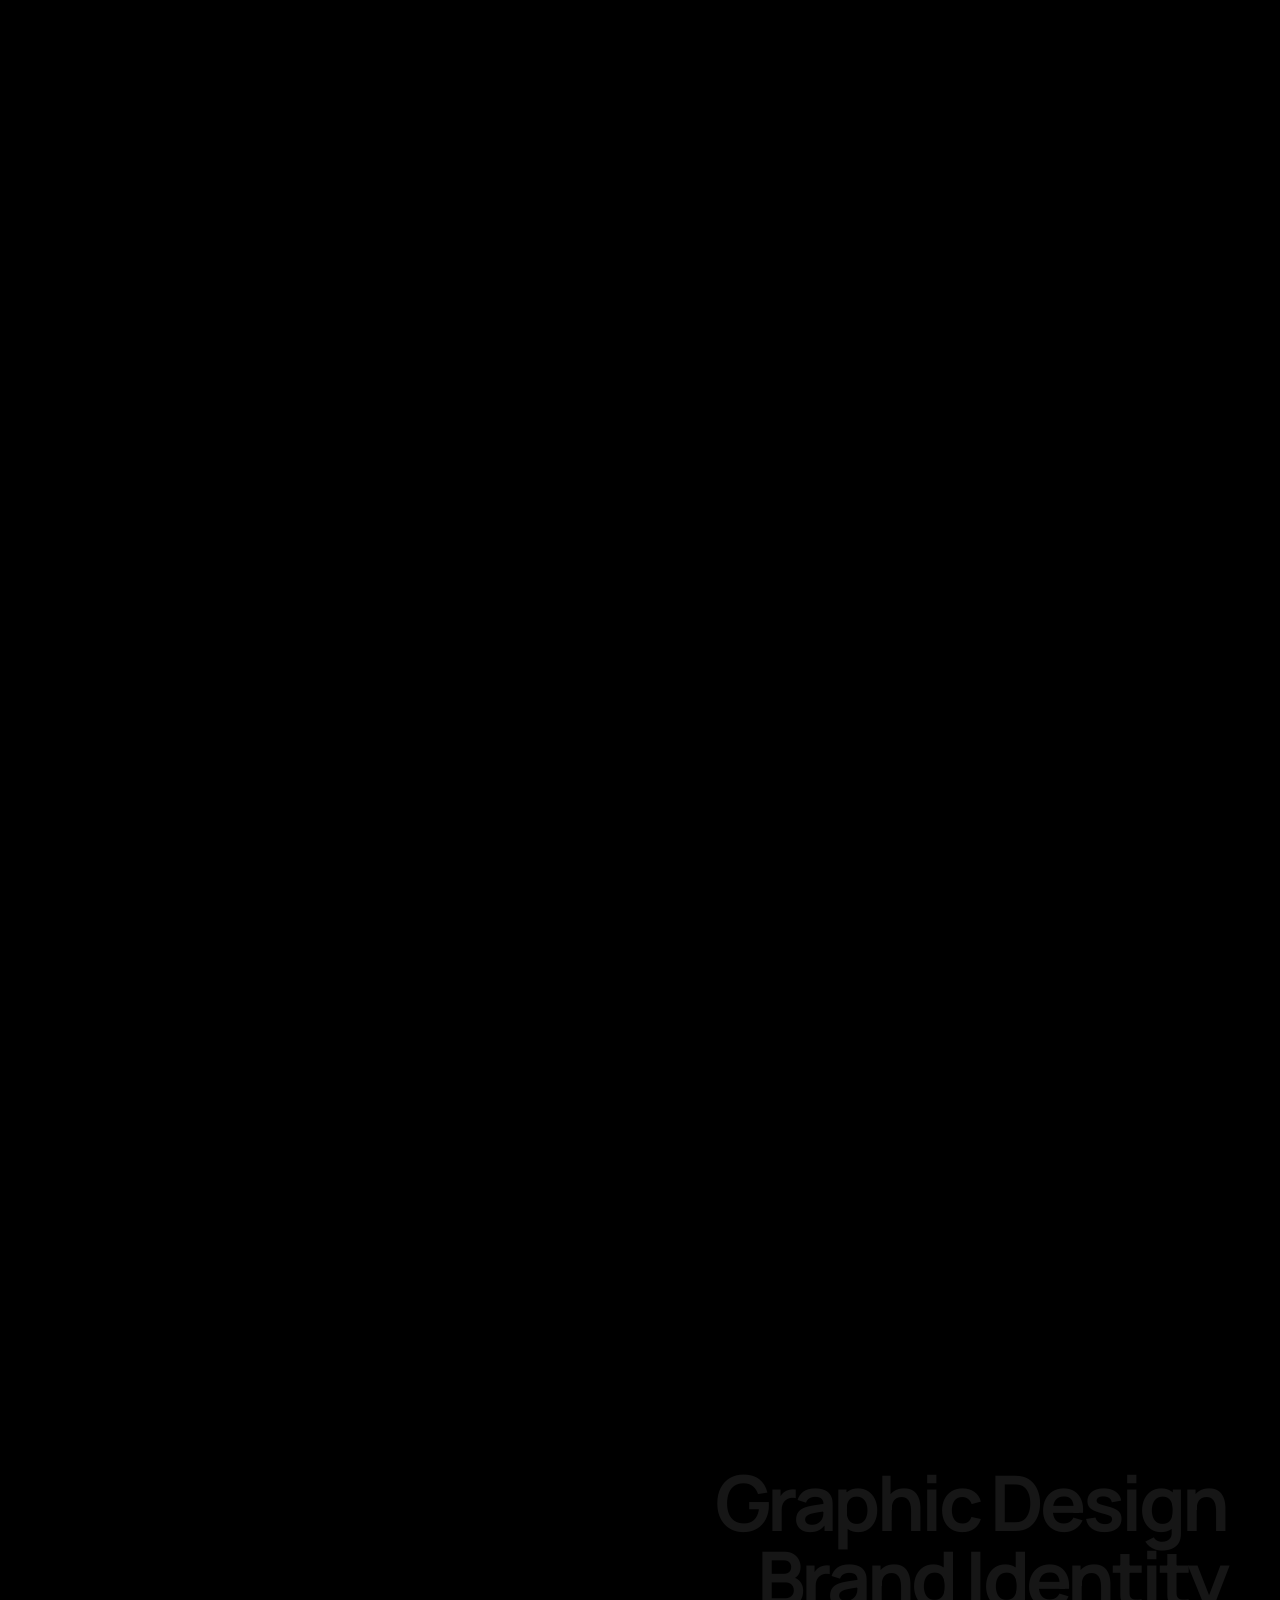
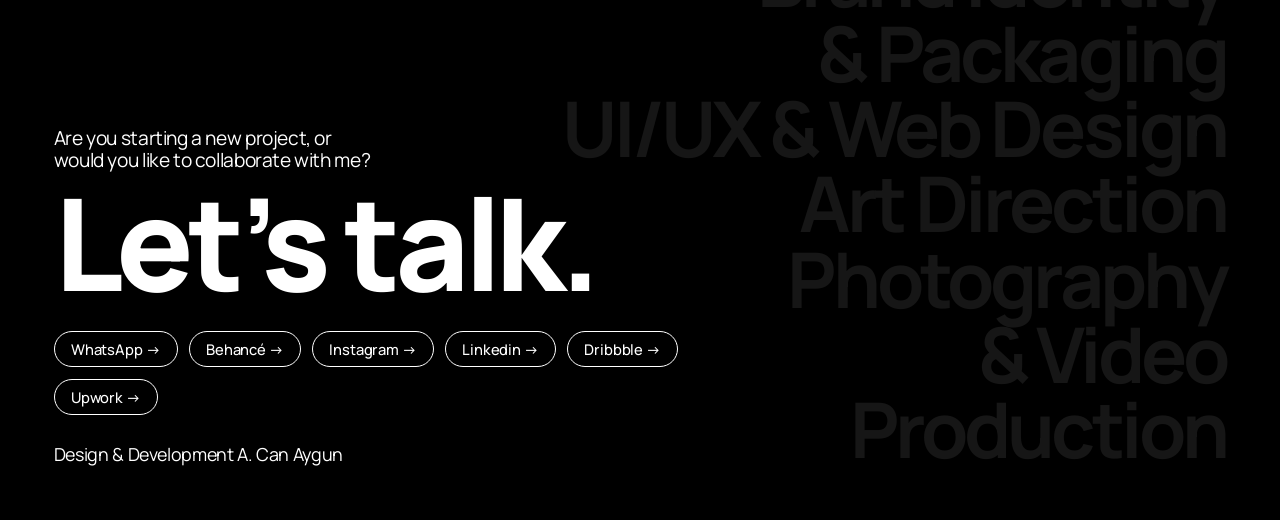
==== commit 51e9f1a8: "Add files via upload" ====
--- a/index.html
+++ b/index.html
@@ -4,6 +4,8 @@
 <meta charset="utf-8">
 <meta name="viewport" content="width=device-width, initial-scale=1, viewport-fit=cover">
 <title>Can Aygun — Freelance Multidisciplinary Designer</title>
+<link rel="icon" href="favicon.ico" sizes="any"><link rel="icon" type="image/png" sizes="32x32" href="favicon-32.png"><link rel="apple-touch-icon" href="apple-touch-icon.png">
+<meta name="theme-color" content="#000000">
 <meta name="description" content="Freelance multidisciplinary designer based in Muğla. Brand, interface and campaign design.">
 <link rel="preconnect" href="https://fonts.googleapis.com"><link rel="preconnect" href="https://fonts.gstatic.com" crossorigin>
 <link href="https://fonts.googleapis.com/css2?family=Manrope:wght@300;400;500;600;700;800&display=swap" rel="stylesheet">
@@ -16,11 +18,12 @@
     <div class="stage">
       <canvas id="seq" aria-hidden="true"></canvas>
       <div class="open">
-        <h1>Hello,<br>I am Can.</h1>
+        <h1>Hello, <br>I am Can.</h1>
         <p class="lead">I am a freelance multidisciplinary designer based in Muğla.</p>
         <p class="side">I create simple and effective visual systems, interfaces, and campaigns for brands. My focus is on rapid prototyping, typography, and data-driven design.</p>
         <p class="hint"><svg viewBox="0 0 64 36" aria-hidden="true"><path d="M4 4l28 28L60 4" fill="none" stroke="currentColor" stroke-width="9"/></svg>See through my eyes.<br><b>Scroll down.</b></p>
       </div>
+      <div class="beat"><h2 class="b1"></h2><p class="b2"></p></div>
     </div>
   </section>
 
@@ -38,7 +41,7 @@
 
 <!-- 4 · FOOTER -->
 <footer id="contact">
-  <p class="services rv" aria-hidden="true">Graphic<br>Design<br>UI/UX<br>Photo/Video<br>Shooting &amp;<br>Editing</p>
+  <p class="services rv" aria-hidden="true">Graphic Design<br>Brand Identity<br>&amp; Packaging<br>UI/UX &amp; Web Design<br>Art Direction<br>Photography<br>&amp; Video<br>Production</p>
   <div class="talk rv">
     <p>Are you starting a new project, or<br>would you like to collaborate with me?</p>
     <h2>Let’s talk.</h2>
@@ -47,8 +50,8 @@
       <a class="pill" href="https://be.net/canworks" target="_blank" rel="noopener">Behancé →</a>
       <a class="pill" href="https://instagram.com/canaygunworks" target="_blank" rel="noopener">Instagram →</a>
       <a class="pill" href="https://tr.linkedin.com/in/canwork" target="_blank" rel="noopener">Linkedin →</a>
-      <a class="pill" href="#">Dribbble →</a>
-      <a class="pill" href="#">Upwork →</a>
+      <a class="pill" href="https://dribbble.com/ahmetcanwork" target="_blank" rel="noopener">Dribbble →</a>
+      <a class="pill" href="https://www.upwork.com/freelancers/~016a6a96720b5e0d12?mp_source=share" target="_blank" rel="noopener">Upwork →</a>
     </nav>
     <p class="credit">Design &amp; Development A. Can Aygun</p>
   </div>
--- a/style.css
+++ b/style.css
@@ -19,12 +19,18 @@
 #intro{height:500vh}
 #intro .stage{background:#fff;color:#000}
 #seq{position:absolute;inset:0;width:100%;height:100%;display:block}
-.open{position:absolute;inset:0;padding:var(--pad);pointer-events:none}
+.open{position:absolute;inset:0;padding:var(--pad);pointer-events:none;mix-blend-mode:difference;color:#fff}   /* siyah tişört/siluet üstünde beyaza döner */
 .open h1{font-size:clamp(3rem,6.3vw,7rem);line-height:.98;font-weight:700;letter-spacing:-.045em;margin-top:6vh}
 .open .lead{font-size:clamp(1.3rem,2.3vw,2.6rem);line-height:1.05;font-weight:400;letter-spacing:-.035em;max-width:7.6em;margin-top:3.5vh}
-.open .side{position:absolute;right:var(--pad);bottom:21vh;max-width:21em;text-align:right;font-size:clamp(.95rem,1.5vw,1.6rem);line-height:1.1;letter-spacing:-.025em}
+.open .side{position:absolute;right:var(--pad);bottom:21vh;max-width:17.5em;text-align:right;font-size:clamp(.95rem,1.5vw,1.6rem);line-height:1.1;letter-spacing:-.025em}
 .open .hint{position:absolute;left:var(--pad);bottom:5vh;font-size:clamp(.95rem,1.5vw,1.5rem);line-height:1.1;letter-spacing:-.02em}
 .open .hint svg{display:block;width:clamp(36px,4vw,64px);margin-bottom:1.4vh}
+
+/* Scroll 5.5: siyah ekranda beliren metin */
+.beat{position:absolute;inset:0;display:flex;flex-direction:column;align-items:center;justify-content:center;text-align:center;color:#fff;opacity:0;pointer-events:none;will-change:opacity,transform,filter}
+.beat .b1{font-size:clamp(2rem,5.1vw,6rem);font-weight:700;letter-spacing:-.045em;line-height:1.05}
+.beat .b2{font-size:clamp(2.4rem,6.2vw,7.2rem);font-weight:700;letter-spacing:-.05em;line-height:1;color:#161616}
+.beat.static{position:relative;min-height:70svh;opacity:1;transform:none;filter:none;background:#000}
 
 /* 2 · PROJELER */
 #projects .stage{background:#000}
@@ -56,13 +62,13 @@
 footer{position:relative;min-height:100vh;min-height:100svh;background:#000;display:flex;flex-direction:column;justify-content:flex-end;padding:var(--pad)}
 .talk p:first-child{font-size:clamp(1rem,1.5vw,1.6rem);line-height:1.15;letter-spacing:-.02em;margin-bottom:1.2vh}
 .talk h2{font-size:clamp(4.2rem,10vw,11rem);line-height:.95;font-weight:800;letter-spacing:-.05em;margin-bottom:3vh}
-.links{display:flex;flex-wrap:wrap;gap:.7em;max-width:62rem}
-.credit{color:#222;font-size:clamp(.95rem,1.4vw,1.5rem);margin-top:3vh;letter-spacing:-.02em}
-.services{position:absolute;right:var(--pad);bottom:var(--pad);text-align:right;font-size:clamp(2.4rem,6.2vw,7rem);line-height:.98;letter-spacing:-.05em;font-weight:700;color:#161616;pointer-events:none}
+.links{display:flex;flex-wrap:wrap;gap:.7em;max-width:min(62rem,52vw)}
+.credit{color:#fff;font-size:clamp(.95rem,1.4vw,1.5rem);margin-top:3vh;letter-spacing:-.02em}
+.services{position:absolute;right:var(--pad);bottom:var(--pad);text-align:right;font-size:min(6vw,10.5vh);line-height:.98;letter-spacing:-.05em;font-weight:700;color:#161616;pointer-events:none}
 
 /* CASE STUDY (panel + bağımsız sayfa) */
 #panel{position:fixed;inset:0;z-index:100;background:#000;overflow-y:auto;overscroll-behavior:contain;transform:translateX(100%);visibility:hidden;transition:transform .8s var(--slide),visibility 0s .8s}
-#panel.open{transform:none;visibility:visible;transition:transform .8s var(--slide),visibility 0s}
+#panel.is-open{transform:none;visibility:visible;transition:transform .8s var(--slide),visibility 0s}
 .case-body{background:#000;color:#fff;animation:caseIn .8s var(--slide)}
 @keyframes caseIn{from{transform:translateX(100%)}}
 .case{padding:0 var(--pad) 14vh;max-width:1400px;margin:auto}
@@ -81,28 +87,57 @@
 .pair h3{font-size:1.1rem;margin-bottom:.6rem;color:#777}.pair div+div h3{color:#fff}
 .pair p{color:#cfcfcf;line-height:1.5;max-width:46ch}
 
-/* MOBİL */
-@media(max-width:820px){
-  .open{mix-blend-mode:difference;color:#fff}
-  .open h1{font-size:clamp(2.8rem,14vw,4.6rem);margin-top:9vh}
-  .open .lead{font-size:1.25rem;max-width:11em}
-  .open .side{font-size:.85rem;max-width:17em;bottom:19vh}
-  .proj{grid-template-columns:1fr;grid-template-rows:38% 1fr}
+/* DİKEY EKRANLAR (telefon + tablet dikey): görsel üstte, metin altta; galeri de yelpaze */
+@media (orientation:portrait) and (max-width:1100px){
+  .open{display:flex;flex-direction:column;align-items:flex-start;padding-top:9.5vh;color:#000;mix-blend-mode:normal}
+  .open h1{font-size:clamp(2.2rem,8.6vw,5.6rem);margin:0;white-space:nowrap}
+  .open h1 br{display:none}
+  .open .lead{position:static;font-size:clamp(1.1rem,4.4vw,2.7rem);max-width:17em;margin-top:2vh}
+  .open .side{position:static;text-align:left;font-size:clamp(.8rem,2.9vw,1.6rem);max-width:15em;margin-top:3vh;line-height:1.05}
+  .open .hint{position:static;font-size:clamp(.85rem,2.9vw,1.6rem);margin-top:3vh}
+  .beat .b1{font-size:clamp(1.8rem,8.4vw,5rem)}.beat .b2{font-size:clamp(2rem,9.4vw,5.6rem)}
+  .proj{grid-template-columns:1fr;grid-template-rows:50% 50%}
   .ph{order:-1}
-  .txt{justify-content:flex-start;padding:5vh var(--pad) 0;gap:12px}
-  .txt h2{font-size:clamp(2.4rem,12vw,4rem)}
-  .txt p{font-size:1rem;max-width:none}
+  .txt{justify-content:center;padding:0 var(--pad);gap:clamp(10px,1.6vh,22px)}
+  .txt h2{font-size:clamp(2.6rem,min(14vw,8.2vh),6.8rem)}
+  .txt p{font-size:clamp(.95rem,min(4.1vw,2.5vh),1.9rem);max-width:30em}
+  .tag{font-size:clamp(.72rem,min(3.1vw,1.9vh),1.3rem)}
+  .txt .pill,.links .pill{font-size:clamp(.8rem,3.3vw,1.3rem);min-height:40px}
+  .links{gap:.6em;max-width:none}
   .imgR .txt{align-items:flex-start;text-align:left}.imgR .tags{justify-content:flex-start}.imgR .txt .pill{align-self:flex-start}
-  #gallery{height:auto;padding:14vh var(--pad) 10vh}
-  #gallery .stage{position:static;height:auto;overflow:visible;display:flex;flex-direction:column}
-  .gtitle{order:-1}
-  .fan{position:static;display:grid;grid-template-columns:1fr 1fr;gap:12px}
-  .card{position:relative;width:auto;opacity:1;transform:none!important}
-  .gtitle{position:static;translate:none;margin-bottom:7vh;text-align:left}
-  .services{position:static;font-size:clamp(2.4rem,12vw,4rem);margin-bottom:8vh}
-  footer{justify-content:flex-end}
-  .pair{grid-template-columns:1fr}
+  .gtitle{translate:-50% 0}
+  .gtitle h2{font-size:calc(var(--u,100vw)*.066);margin-bottom:calc(var(--u,100vw)*.03)}
+  .gtitle .pill{font-size:max(12px,calc(var(--u,100vw)*.032))}
+  footer{justify-content:space-between}
+  .services{position:static;text-align:left;font-size:clamp(1.8rem,8.6vw,5.8rem);line-height:1;margin:2vh 0 4vh}
+  .talk h2{font-size:clamp(4rem,22vw,11rem)}
+  .pair,.duo{grid-template-columns:1fr}
 }
+
+/* YATAY TELEFON (alçak ekran): ölçüler yükseklikten türetilir */
+@media (orientation:landscape) and (max-height:520px){
+  .open h1{font-size:13vh;margin-top:3vh}
+  .open .lead{font-size:5.6vh;margin-top:2vh}
+  .open .side{font-size:4vh;bottom:6vh;max-width:19em}
+  .open .hint{font-size:4vh;bottom:4vh}
+  .open .hint svg{width:7vh;margin-bottom:1vh}
+  .txt{gap:2.2vh;padding:0 4vw}
+  .txt h2{font-size:12vh}
+  .txt p{font-size:4.4vh;line-height:1.15}
+  .tag{font-size:3.2vh}
+  .pill{font-size:3.6vh;padding:.4em 1em}
+  .gtitle{bottom:5vh}.gtitle h2{font-size:6vh;margin-bottom:1.6vh}
+  .talk p:first-child{font-size:4vh}.talk h2{font-size:17vh;margin-bottom:2vh}
+  .credit{font-size:3.4vh;margin-top:1.6vh}
+  .services{font-size:6.2vh}
+  footer{padding-block:4vh}
+}
+
+/* Dokunmatik: rahat dokunma alanı, tap vurgusu yok */
+@media (pointer:coarse){a,button{-webkit-tap-highlight-color:transparent}.pill{min-height:44px}}
+.duo{display:grid;grid-template-columns:1fr 1fr;gap:clamp(10px,2vw,24px);margin:6vh 0}
+.duo .shot{margin:0;aspect-ratio:4/5}
+@supports(padding:max(0px)){.open,footer{padding-left:max(var(--pad),env(safe-area-inset-left));padding-right:max(var(--pad),env(safe-area-inset-right))}}
 
 /* HAREKET AZALTMA: sabitleme/animasyon yok, her içerik doğrudan erişilebilir */
 .rm #intro{height:100svh}
@@ -115,6 +150,7 @@
 .rm .fan{position:static;display:grid;grid-template-columns:repeat(auto-fit,minmax(160px,1fr));gap:12px}
 .rm .card{position:relative;width:auto;opacity:1;transform:none!important}
 .rm .gtitle{position:static;translate:none;margin-bottom:7vh}
+.rm .beat{position:relative}
 .rm .rv{opacity:1;transform:none;filter:none;transition:none}
 .rm .services{position:static;margin-bottom:8vh}
-.rm #panel,.rm #panel.open,.rm .case-body{transition:none;animation:none}
+.rm #panel,.rm #panel.is-open,.rm .case-body{transition:none;animation:none}
